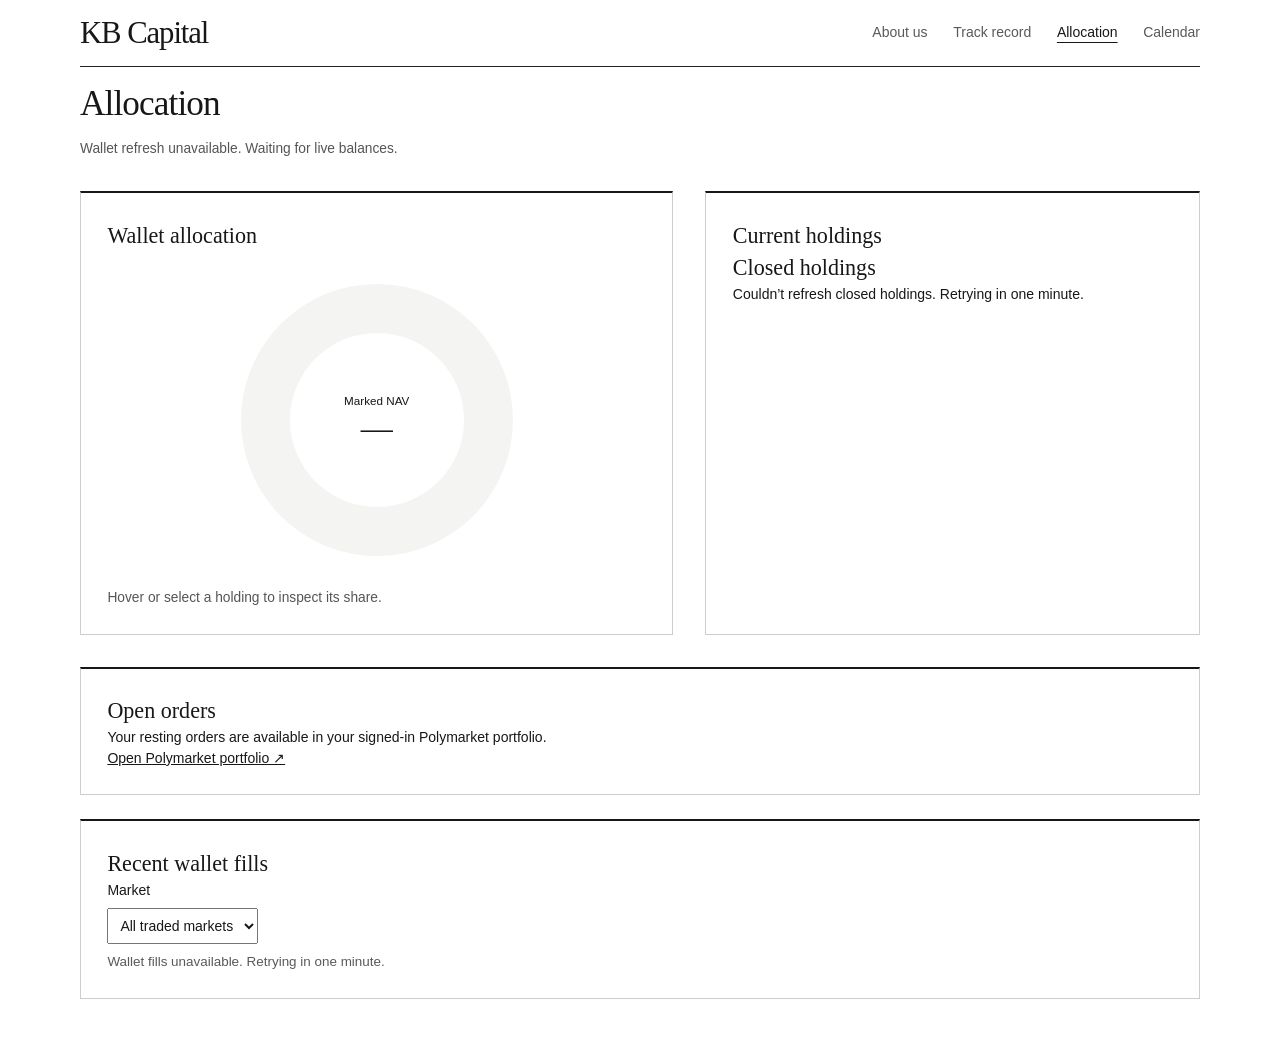
==== allocation/index.html @ 464609a6 "Add expandable current and closed holdings to allocation sidebar" ====
<!doctype html>
<html lang="en">
<head>
  <meta charset="utf-8">
  <meta name="viewport" content="width=device-width, initial-scale=1, viewport-fit=cover">
  <title>KB Capital | Allocation</title>
  <meta name="description" content="KB Capital wallet allocation, holdings and recent fills.">
  <meta http-equiv="Content-Security-Policy" content="default-src 'none'; script-src 'self'; style-src 'self' https://fonts.googleapis.com; font-src https://fonts.gstatic.com; img-src 'self' data:; connect-src 'self' https://data-api.polymarket.com https://polygon.drpc.org https://1rpc.io https://polygon-bor-rpc.publicnode.com; base-uri 'none'; form-action 'none'">
  <meta name="referrer" content="no-referrer">
  <meta name="color-scheme" content="light">
  <meta name="theme-color" content="#ffffff">
  <link rel="canonical" href="https://kbcap.fund/allocation/">
  <link rel="icon" type="image/png" href="/favicon.png">
  <link rel="preconnect" href="https://fonts.googleapis.com">
  <link rel="preconnect" href="https://fonts.gstatic.com" crossorigin>
  <link href="https://fonts.googleapis.com/css2?family=Inter:wght@400;500;600;700&display=swap" rel="stylesheet">
  <link rel="stylesheet" href="/style.css?v=15">
  <link rel="stylesheet" href="/allocation/style.css?v=5">
  <link rel="stylesheet" href="/paper.css?v=6">
</head>
<body class="record">
  <main class="wrap">
    <header class="fund-bar">
      <a class="fund-name" href="/">KB Capital</a>
      <nav aria-label="Portfolio sections">
        <a href="/">About us</a>
        <a href="/predictions/">Track record</a>
        <a href="/allocation/" aria-current="page">Allocation</a>
        <a href="/calendar/">Calendar</a>
      </nav>
    </header>
    <div class="section-heading"><h1>Allocation</h1></div>
    <p id="status" role="status">Reading wallet balances…</p>
    <div class="allocation-grid">
      <section class="panel"><h2>Wallet allocation</h2>
        <div id="ring"><canvas id="donut" aria-hidden="true"></canvas><div class="ring-center"><small id="ring-label">Marked NAV</small><strong id="nav">—</strong></div></div>
        <p class="chart-help">Hover or select a holding to inspect its share.</p><div id="legend" aria-label="Wallet allocation breakdown"></div>
      </section>
      <section class="panel"><h2>Current holdings</h2><div id="holdings"></div>
        <h2 class="history-heading">Closed holdings</h2><p id="history-status" role="status">Loading history…</p><div id="history"></div></section>
    </div>
    <section class="panel"><h2>Open orders</h2>
      <p>Your resting orders are available in your signed-in Polymarket portfolio.</p>
      <a href="https://polymarket.com/portfolio" target="_blank" rel="noopener noreferrer">Open Polymarket portfolio ↗</a>
    </section>
    <section class="panel fills-panel"><h2>Recent wallet fills</h2>
      <label for="fill-market">Market</label>
      <select id="fill-market"><option value="">All traded markets</option></select>
      <p id="fills-status" class="meta" role="status">Reading fills…</p>
      <div id="fills"></div>
    </section>
  </main>
  <script src="/wallet-api.js" defer></script>
  <script src="/allocation/vendor/chart.umd.js" defer></script>
  <script src="/allocation/vendor/datalabels.js" defer></script>
  <script src="/allocation/view.js?v=5" defer></script>
</body>
</html>
---- style.css ----
﻿/* KB Capital: Polymarket-style portfolio page.
   Sizes are in rem so the whole page scales from phones to TVs (see the html font-size steps below). */

:root {
  color-scheme: dark;
  --bg: #1d2b39;          /* Polymarket dark page */
  --panel: #1d2b39;
  --text: #ffffff;
  --muted: #7f8c9b;
  --border: #2c3f4f;
  --soft: #2c3f4f;
  --hover: #223445;
  --green: #27ae60;
  --red: #e64800;
  --accent: #8d8dff;
  --seg: #2c3f4f;
  --shadow: none;
  --avatar: #fdf3ec;
}
/* Base size steps: phones/laptops 16px, large monitors bigger, TVs bigger still. */
html { font-size: 16px; -webkit-text-size-adjust: 100%; text-size-adjust: 100%; }
@media (min-width: 1600px) { html { font-size: 18px; } }
@media (min-width: 2200px) { html { font-size: 22px; } }
@media (min-width: 3000px) { html { font-size: 30px; } }

* { box-sizing: border-box; }
body {
  margin: 0;
  background: var(--bg);
  color: var(--text);
  font-family: "Inter", -apple-system, BlinkMacSystemFont, "Segoe UI", Roboto, sans-serif;
  font-size: .875rem;
  line-height: 1.45;
  -webkit-font-smoothing: antialiased;
  -webkit-tap-highlight-color: transparent;
  overflow-wrap: break-word;
}
button, input, select { font: inherit; color: inherit; }
button { cursor: pointer; background: none; border: 0; padding: 0; touch-action: manipulation; }
p, h1, h3, dl, dd { margin: 0; }
a { color: inherit; }
.pos { color: var(--green); }
.neg { color: var(--red); }
:focus-visible { outline: 2px solid var(--accent); outline-offset: 2px; border-radius: .25rem; }

.wrap {
  max-width: 65rem; margin: 0 auto;
  padding: 1rem max(1rem, env(safe-area-inset-right)) 2.5rem max(1rem, env(safe-area-inset-left));
  padding-top: max(1rem, env(safe-area-inset-top));
}

/* top tabs */
.tabs { border-bottom: 1px solid var(--border); margin-bottom: 1rem; display: flex; gap: 1.5rem; }
.tab { font-size: .9375rem; font-weight: 600; color: var(--muted); padding: .625rem 0 .875rem; position: relative; }
.tab { text-decoration: none; }
.tab:hover { color: var(--text); }
.tab.on { color: var(--text); }
.tabs { align-items: flex-end; }
.live { margin-left: auto; align-self: center; display: inline-flex; align-items: center; gap: .4rem; font-size: .75rem; font-weight: 600; color: var(--muted); padding-bottom: .125rem; }
.live i { width: .5rem; height: .5rem; border-radius: 50%; background: var(--muted); }
.live.live i { background: var(--green); box-shadow: 0 0 0 0 rgba(39,174,96,.6); animation: pulse 2s infinite; }
.live.live b { color: var(--green); }
.live.retry i { background: var(--red); }
@keyframes pulse { 70% { box-shadow: 0 0 0 .4rem rgba(39,174,96,0); } 100% { box-shadow: 0 0 0 0 rgba(39,174,96,0); } }
.tab.on::after { content: ""; position: absolute; left: 0; right: 0; bottom: -1px; height: 2px; background: var(--text); }

/* cards */
.top-grid { display: grid; grid-template-columns: minmax(0, 1fr) minmax(0, 1fr); gap: 1rem; }
.panel {
  background: var(--panel);
  border: 1px solid var(--border);
  border-radius: 1rem;
  box-shadow: var(--shadow);
  min-width: 0;
}

/* profile */
.profile { display: flex; flex-direction: column; }
.who { display: flex; align-items: center; gap: .875rem; padding: 1rem 1.125rem; border-bottom: 1px solid var(--border); }
.avatar {
  width: 4rem; height: 4rem; flex: none; border-radius: 50%;
  background: var(--avatar); color: #1d2b3a;
  display: flex; flex-direction: column; align-items: center; justify-content: center;
  line-height: 1; font-weight: 800;
}
.avatar span:first-child { font-size: 1.0625rem; letter-spacing: -.02em; }
.avatar span:last-child { font-size: .59rem; font-weight: 700; margin-top: .125rem; }
.who-text { flex: 1; min-width: 0; }
h1 { font-size: 1.5rem; font-weight: 600; letter-spacing: -.01em; overflow: hidden; text-overflow: ellipsis; }
.meta { color: var(--muted); font-size: .84rem; margin-top: .125rem; }
.icons { display: flex; gap: .25rem; align-self: flex-start; }
.icon-btn { color: var(--text); width: 2.25rem; height: 2.25rem; display: grid; place-items: center; border-radius: .5rem; }
.icon-btn svg { width: 1.25rem; height: 1.25rem; }
@media (hover: hover) { .icon-btn:hover { background: var(--soft); } }

.stats3 { display: grid; grid-template-columns: repeat(3, minmax(0, 1fr)); text-align: center; padding: 1.125rem .75rem 1rem; gap: .5rem; }
.big { font-size: 1.125rem; font-weight: 500; }
.cap { color: var(--muted); font-size: .78rem; margin-top: .125rem; }
.kv { margin: 0 1.125rem 1rem; padding-top: .875rem; border-top: 1px solid var(--border); display: grid; gap: .5rem; }
.kv div { display: flex; justify-content: space-between; gap: 1rem; font-size: .8125rem; }
.kv dt { color: var(--muted); }
.kv dd { font-weight: 600; }

/* P&L */
.pnl { padding: 1rem 1.125rem .75rem; display: flex; flex-direction: column; }
.pnl-head { display: flex; justify-content: space-between; align-items: flex-start; gap: .75rem; flex-wrap: wrap; }
.pl-label { color: var(--muted); font-size: .875rem; display: flex; align-items: center; gap: .375rem; }
.arrow { font-size: .56rem; color: var(--green); }
.arrow.down { color: var(--red); }
.pl-value { font-size: 2rem; font-weight: 600; letter-spacing: -.02em; line-height: 1.15; margin-top: .125rem; }
.ranges { display: flex; gap: .25rem; }
.ranges button {
  font-size: .84rem; font-weight: 600; color: var(--muted);
  min-width: 2.75rem; padding: .4rem .75rem; border-radius: 999px;
}
.ranges button.on { background: var(--seg); color: var(--text); }
@media (hover: hover) { .ranges button:hover { color: var(--text); } }
.pl-chart { position: relative; height: clamp(9rem, 22vw, 13rem); margin-top: .75rem; }
.pl-chart svg { display: block; width: 100%; height: 100%; overflow: visible; touch-action: pan-y; }
.pl-chart .ln { fill: none; stroke: url(#plStroke); stroke-width: 2; stroke-linejoin: round; stroke-linecap: round; }
.pl-chart .ar { stroke: none; }
.pl-chart .zero { stroke: var(--border); stroke-dasharray: 3 4; }
.pl-chart .hv { stroke: var(--muted); stroke-width: 1; stroke-dasharray: 2 3; vector-effect: non-scaling-stroke; }
.pl-chart .dot { fill: var(--accent); stroke: var(--panel); stroke-width: 2; }
.tip {
  position: absolute; top: -.25rem; transform: translateX(-50%);
  background: var(--text); color: var(--bg); font-size: .75rem; font-weight: 500;
  padding: .25rem .5rem; border-radius: .375rem; white-space: nowrap; pointer-events: none; z-index: 2;
}
.pl-foot { color: var(--muted); font-size: .75rem; margin-top: .5rem; min-height: 1rem; }

/* lists */
.lists { margin-top: 1.75rem; }
.subtabs { display: flex; gap: 1.125rem; margin-bottom: .875rem; }
.subtabs button { font-size: 1.125rem; font-weight: 600; color: var(--muted); padding: .25rem 0; }
.subtabs button.on { color: var(--text); }
@media (hover: hover) { .subtabs button:hover { color: var(--text); } }

.toolbar { display: flex; gap: .625rem; align-items: center; background: var(--panel); border: 1px solid var(--border); border-radius: .875rem; padding: .5rem; }
.seg { display: flex; background: var(--seg); border-radius: .625rem; padding: .1875rem; flex: none; }
.seg button { font-size: .84rem; font-weight: 600; padding: .4rem .875rem; border-radius: .5rem; color: var(--muted); }
.seg button.on { background: var(--panel); color: var(--text); box-shadow: 0 1px 2px rgba(0,0,0,.1); }
.search, .sort {
  display: flex; align-items: center; gap: .5rem;
  border: 1px solid var(--border); border-radius: .75rem; padding: 0 .75rem; height: 2.5rem;
  color: var(--muted);
}
.search svg, .sort svg { width: 1.125rem; height: 1.125rem; flex: none; }
.search { flex: 1; min-width: 0; }
.search input { border: 0; background: none; outline: 0; width: 100%; color: var(--text); font-size: .875rem; -webkit-appearance: none; appearance: none; }
.search input::placeholder { color: var(--muted); }
.search input::-webkit-search-cancel-button { -webkit-appearance: none; }
.sort select { border: 0; background: none; outline: 0; font-weight: 600; color: var(--text); cursor: pointer; font-size: .875rem; max-width: 9rem; }
.sort select option { color: var(--text); background: var(--panel); }
.search:focus-within, .sort:focus-within { border-color: var(--muted); }

/* table (div-based so rows can expand) */
.table { margin-top: .375rem; }
.thead, .row {
  display: grid;
  grid-template-columns: minmax(0, 1fr) 5.5rem 6.5rem 7.5rem;
  gap: .75rem; align-items: center; padding: 0 .75rem;
}
.table.act .thead, .table.act .row { grid-template-columns: 4.5rem minmax(0, 1fr) 7rem 7.5rem; }
.thead { font-size: .72rem; font-weight: 600; letter-spacing: .04em; color: var(--muted); text-transform: uppercase; padding-top: 1rem; padding-bottom: .625rem; }
.r { text-align: right; }
.row { min-height: 4rem; border-top: 1px solid var(--border); cursor: pointer; padding-top: .625rem; padding-bottom: .625rem; outline: none; }
@media (hover: hover) { .row:hover { background: var(--hover); } }
.row:focus-visible { background: var(--hover); outline-offset: -2px; }
.row[aria-expanded="true"] { background: var(--hover); }
.mkt { display: flex; align-items: center; gap: .75rem; min-width: 0; }
.thumb {
  width: 2.5rem; height: 2.5rem; flex: none; border-radius: .5rem; background: var(--soft) center/cover no-repeat;
  display: grid; place-items: center; color: var(--muted); font-weight: 700; font-size: .8125rem;
}
.mkt-text { min-width: 0; }
.mkt-title { font-weight: 600; font-size: .875rem; overflow: hidden; display: -webkit-box; -webkit-line-clamp: 2; line-clamp: 2; -webkit-box-orient: vertical; }
.sub { display: flex; align-items: center; gap: .375rem; margin-top: .1875rem; color: var(--muted); font-size: .78rem; flex-wrap: wrap; }
.pill { font-size: .72rem; font-weight: 700; padding: .0625rem .4375rem; border-radius: .3125rem; background: rgba(39, 174, 96, .14); color: var(--green); }
.pill.no { background: rgba(230, 72, 0, .13); color: var(--red); }
.pill.neutral { background: var(--soft); color: var(--muted); }
.num { font-weight: 500; font-variant-numeric: tabular-nums; }
.num small { display: block; font-size: .75rem; font-weight: 500; margin-top: .125rem; }
.muted { color: var(--muted); }
.t-inline { display: none; }
.empty-msg { text-align: center; color: var(--muted); padding: 3rem 0 2.5rem; border-top: 1px solid var(--border); }
.more { display: block; margin: .875rem auto 0; font-weight: 600; color: var(--muted); padding: .625rem 1rem; border-radius: .625rem; }
.more[hidden] { display: none; }
@media (hover: hover) { .more:hover { background: var(--soft); color: var(--text); } }

/* expanded detail */
.detail { border-top: 1px solid var(--border); background: var(--hover); padding: 1rem .75rem 1.25rem; display: grid; grid-template-columns: minmax(0, 1.1fr) minmax(0, 1fr); gap: 1.5rem; }
.detail h3 { margin: 0 0 .25rem; font-size: 1rem; font-weight: 600; }
.d-head { display: flex; gap: .75rem; align-items: flex-start; margin-bottom: .875rem; }
.d-head .thumb { width: 3.25rem; height: 3.25rem; border-radius: .625rem; }
.d-head a { text-decoration: none; }
@media (hover: hover) { .d-head a:hover h3 { text-decoration: underline; } }
.d-sub { color: var(--muted); font-size: .78rem; }
.outs { display: grid; gap: .5rem; margin-bottom: .875rem; }
.out { display: flex; align-items: center; gap: .625rem; font-size: .8125rem; }
.out b { width: 4.5rem; flex: none; font-weight: 600; overflow: hidden; text-overflow: ellipsis; white-space: nowrap; }
.out .bar { flex: 1; height: .5rem; background: var(--soft); border-radius: 99px; overflow: hidden; }
.out .bar i { display: block; height: 100%; background: var(--green); border-radius: 99px; }
.out:nth-child(2) .bar i { background: var(--red); }
.out span { width: 2.75rem; text-align: right; font-weight: 600; }
.out.mine b::after { content: " \2022"; color: var(--accent); }
.desc { color: var(--muted); font-size: .78rem; max-height: 4.4em; overflow: hidden; }
.facts { display: grid; grid-template-columns: 1fr 1fr; gap: .75rem 1.25rem; align-content: start; }
.facts div { min-width: 0; }
.facts dt { color: var(--muted); font-size: .75rem; }
.facts dd { font-weight: 600; font-size: .875rem; margin-top: .0625rem; overflow-wrap: anywhere; }
.facts .wide { grid-column: 1 / -1; }
.facts a { color: var(--accent); text-decoration: none; font-weight: 600; display: inline-block; padding: .125rem 0; }
@media (hover: hover) { .facts a:hover { text-decoration: underline; } }
.d-loading { color: var(--muted); font-size: .78rem; }

.foot { max-width: 65rem; margin: 0 auto; padding: 0 max(1rem, env(safe-area-inset-right)) max(2.5rem, env(safe-area-inset-bottom)) max(1rem, env(safe-area-inset-left)); color: var(--muted); font-size: .75rem; }
.foot p + p { margin-top: .5rem; }

/* wide screens: use more of the width */
@media (min-width: 1600px) { .wrap, .foot { max-width: 72rem; } }
@media (min-width: 2200px) { .wrap, .foot { max-width: 78rem; } }

/* tablets and small laptops */
@media (max-width: 900px) {
  .detail { grid-template-columns: 1fr; gap: 1rem; }
}

/* iPad portrait and below: stack the two cards */
@media (max-width: 760px) {
  .top-grid { grid-template-columns: 1fr; }
  .pl-chart { height: clamp(9rem, 38vw, 15rem); }
  .thead, .row { grid-template-columns: minmax(0, 1fr) 5rem 6.5rem; }
  .thead .c-avg, .row .c-avg { display: none; }
  .table.act .thead, .table.act .row { grid-template-columns: 3.75rem minmax(0, 1fr) 6rem; }
  .c-time-h, .c-time { display: none; }
  .t-inline { display: inline; }
}

/* phones */
@media (max-width: 520px) {
  .wrap { padding-top: max(.5rem, env(safe-area-inset-top)); }
  .tabs { margin-bottom: .75rem; }
  .who { padding: .875rem; gap: .75rem; }
  .avatar { width: 3.5rem; height: 3.5rem; }
  h1 { font-size: 1.3rem; }
  .stats3 { padding: 1rem .5rem .875rem; }
  .big { font-size: 1rem; }
  .kv { margin: 0 .875rem .875rem; }
  .pnl { padding: .875rem .875rem .625rem; }
  .pl-value { font-size: 1.75rem; }
  .ranges { width: 100%; justify-content: space-between; }
  .ranges button { flex: 1; padding: .55rem .5rem; }
  .toolbar { flex-wrap: wrap; padding: .5rem; }
  .seg { flex: 1; }
  .seg button { flex: 1; padding: .5rem .5rem; }
  .search { order: 3; flex-basis: 100%; height: 2.75rem; }
  .search input, .sort select { font-size: 1rem; } /* 16px stops iOS zooming into the field */
  .sort { height: 2.75rem; flex: none; padding: 0 .5rem; }
  .sort select { width: 6.5rem; }
  .seg { min-width: 0; }
  .thead, .row { grid-template-columns: minmax(0, 1fr) 5.75rem; padding: 0 .25rem; gap: .5rem; }
  .thead .c-cur, .row .c-cur { display: none; }
  .row { min-height: 4.25rem; }
  .table.act .thead, .table.act .row { grid-template-columns: 3.25rem minmax(0, 1fr) 5.25rem; }
  .thumb { width: 2.25rem; height: 2.25rem; }
  .detail { padding: .875rem .5rem 1.125rem; }
  .facts { gap: .625rem 1rem; }
  .subtabs button { font-size: 1.1rem; padding: .5rem 0; }
}

@media (prefers-reduced-motion: reduce) { * { scroll-behavior: auto !important; transition: none !important; } }

/* Fit-to-screen mode: the page fills the window (no scrolling) when there is little to show.
   Used by the Calendar tab, and by Predictions while there are no positions. Falls back to normal
   scrolling if the window is too short for the content. Sizes are rem, so large monitors scale up. */
body.fit { min-height: 100vh; min-height: 100dvh; display: flex; flex-direction: column; }
body.fit .wrap { flex: 1 1 auto; width: 100%; display: flex; flex-direction: column; min-height: 0; padding-bottom: .5rem; }
body.fit .tabs { flex: none; }
body.fit .foot { flex: none; width: 100%; padding-bottom: max(.75rem, env(safe-area-inset-bottom)); font-size: .68rem; line-height: 1.35; }
body.fit .foot p + p { margin-top: .25rem; }
/* Predictions: cards stretch to share the height; the chart takes the spare room */
body.fit .top-grid { flex: 1 1 auto; min-height: 0; }
body.fit .pnl { min-height: 0; }
body.fit .pl-chart { flex: 1 1 auto; height: auto; min-height: 8rem; }
body.fit .lists { flex: none; margin-top: 1rem; }
body.fit .empty-msg { padding: 1.5rem 0 1rem; }
body.fit .thead { padding-top: .5rem; }
@media (max-width: 760px) { body.fit .foot { font-size: .6rem; } body.fit .top-grid { flex: none; } body.fit .pl-chart { flex: none; height: 9rem; } }
/* phones: squeeze the Predictions cards so the empty state fits one screen */
@media (max-width: 760px) {
  body.fit .who { padding: .6rem .875rem; gap: .625rem; }
  body.fit .avatar { width: 2.75rem; height: 2.75rem; }
  body.fit .avatar span:first-child { font-size: .8rem; }
  body.fit .avatar span:last-child { font-size: .45rem; }
  body.fit h1 { font-size: 1.1rem; }
  body.fit .icon-btn { width: 2rem; height: 2rem; }
  body.fit .stats3 { padding: .6rem .5rem .5rem; }
  body.fit .big { font-size: .95rem; }
  body.fit .cap { font-size: .68rem; }
  body.fit .kv { grid-template-columns: repeat(3, minmax(0, 1fr)); margin: 0 .875rem .6rem; padding-top: .5rem; gap: .5rem; }
  body.fit .kv div { flex-direction: column; gap: 0; font-size: .72rem; text-align: center; }
  body.fit .pnl { padding: .6rem .875rem .5rem; }
  body.fit .pl-value { font-size: 1.5rem; }
  body.fit .ranges button { padding: .25rem .5rem; min-width: 2.2rem; font-size: .75rem; }
  body.fit .pl-chart { height: 5.5rem; margin-top: .4rem; }
  body.fit .pl-foot { margin-top: .25rem; font-size: .68rem; min-height: 0; }
  body.fit .top-grid { gap: .625rem; }
  body.fit .lists { margin-top: .625rem; }
  body.fit .subtabs { margin-bottom: .4rem; }
  body.fit .subtabs button { font-size: 1rem; padding: .1rem 0; }
  body.fit .toolbar { padding: .35rem; }
  body.fit .empty-msg { padding: 1rem 0 .75rem; }
  body.fit .toolbar { flex-wrap: nowrap; gap: .4rem; }
  body.fit .toolbar .sort { display: none; }
  body.fit .search { height: 2.1rem; }
  body.fit .seg button { padding: .3rem .7rem; }
  body.fit .meta { font-size: .72rem; }
  body.fit .pl-chart { height: 4.5rem; }
  body.fit .stats3 { padding-top: .45rem; }
}

/* Public portfolio report */
.record {
  --muted: #a8b5bf;
  --border: #40505d;
  --accent: #a5c3c6;
  --gutter: clamp(1rem, 2.3vw, 1.65rem);
  font-variant-numeric: tabular-nums;
}
.record .who { padding: 1rem 0 1.35rem; border: 0; }
.record .who h1, .record .panel h2 {
  font-family: Georgia, "Times New Roman", serif;
  font-weight: 400;
  margin: 0;
}
.record .who h1 { font-size: clamp(2rem, 4vw, 3rem); line-height: 1.1; }
.record .who .meta { margin-top: .4rem; }
.record .panel { padding: var(--gutter); border-radius: .35rem; min-width: 0; }
.record .panel h2 { font-size: 1.38rem; }
.record #track-twr { margin: 1rem 0 0; font-size: clamp(2.4rem, 4vw, 3.55rem); line-height: 1.1; }
.record .profile .cap { margin-bottom: 1.25rem; }
.record .kv { margin: 0; padding: .9rem 0; gap: .65rem; }
.record .kv dd { text-align: right; margin: 0; }
.record .profile > .meta { border-top: 1px solid var(--border); padding-top: .9rem; line-height: 1.55; }
.record .stats3 { padding: .75rem 0; text-align: left; }
.record .stats3 .big { font-size: 1.05rem; }
.record .exchange-title { border-top: 1px solid var(--border); padding-top: .85rem; }
.record .pl-chart { height: clamp(8rem, 14vw, 12rem); }
.record .pl-chart .ln { stroke: var(--accent); }
.record .pl-chart .ar { fill: var(--accent); opacity: .06; }
.record .pl-foot { margin-bottom: .9rem; }
.record .live.live i { animation: none; }
.record .toolbar { border-radius: .35rem; }
@media (min-width: 801px) {
  .record .top-grid { grid-template-columns: minmax(0, .9fr) minmax(0, 1.1fr); align-items: start; }
}
@media (max-width: 800px) {
  .record .top-grid { grid-template-columns: minmax(0, 1fr); }
}
---- allocation/style.css ----
.allocation-grid { display:grid; grid-template-columns:1.2fr 1fr; gap:2rem; margin:2rem 0; }
#ring { width:min(100%, 17rem); aspect-ratio:1; border-radius:50%; background:#ddd; display:grid; place-items:center; margin:2rem auto; }
#ring div { background:white; border-radius:50%; width:72%; height:72%; display:grid; align-content:center; justify-items:center; }
#ring strong { font:2rem Georgia,serif; }
#legend dt { border-left:5px solid; padding-left:.6rem; }
#holdings article { border-top:1px solid #ccc; padding:1rem 0; }
#holdings h3 { margin:.25rem 0; }
#holdings p { margin:.35rem 0; }
@media(max-width:650px){ .allocation-grid { grid-template-columns:1fr; gap:1rem; } }
#ring { position:relative; display:block; background:#f4f5f3; }
#ring canvas { position:relative; z-index:1; }
#ring .ring-center { position:absolute; inset:18%; width:auto; height:auto; text-align:center; pointer-events:none; }
#ring-label { max-width:90%; display:-webkit-box; -webkit-line-clamp:3; -webkit-box-orient:vertical; overflow:hidden; }
.chart-help,#status { color:#555; font-size:.86rem; }
#legend { display:grid; }
#legend button { display:grid; grid-template-columns:1.75rem minmax(0,1fr) auto; align-items:center; column-gap:.7rem; text-align:left; background:white; color:#222; border:0; border-top:1px solid #deded9; padding:.7rem; font:inherit; cursor:pointer; transition:background .16s,transform .16s; }
#legend button.highlight,#legend button[aria-pressed=true] { background:#ecf2ee; }
#legend button.highlight { transform:translateX(2px); }
#legend button:focus-visible { outline:2px solid #245a92; outline-offset:-2px; }
#legend button small { grid-column:3; text-align:right; color:#555; }
.slice-mark { grid-row:span 2; display:grid; place-items:center; border-radius:50%; width:1.7rem; height:1.7rem; color:white; font-weight:700; font-size:.8rem; }
#legend button strong { font-variant-numeric:tabular-nums; }
@media(prefers-reduced-motion:reduce){ #legend button { transition:none; } #legend button.highlight { transform:none; } }
.fills-panel { margin-top:1.5rem; }
#fill-market { display:block; max-width:100%; margin:.5rem 0; padding:.5rem; font:inherit; }
#fills article { border-top:1px solid #ddd; padding:.75rem 0; }
#fills p { margin:.25rem 0; }
#fills small { color:#555; }
#holdings .holding-status { display:inline-block; border:1px solid #bbccc5; border-radius:1rem; padding:.14rem .58rem; background:#edf4ef; color:#284f44; font-size:.78rem; font-weight:600; }
#holdings h3 { margin:.6rem 0 1rem; }
.holding-fields { display:grid; grid-template-columns:repeat(2,minmax(0,1fr)); gap:0 1rem; margin:0; }
.holding-fields div { padding:.65rem 0; border-top:1px solid #e1e3df; }
.holding-fields dt { font-size:.8rem; color:#535b57; }
.holding-fields dd { margin:.18rem 0 0; font-weight:600; font-variant-numeric:tabular-nums; overflow-wrap:anywhere; }
.holding-fields .gain { color:#176043; }
.holding-fields .loss { color:#9a3235; }
.history-heading { margin-top:2rem; }
#history-status:empty { display:none; }
.holding { border-top:1px solid #ddd; }
.holding summary { display:grid; grid-template-columns:1rem minmax(0,1fr) auto; align-items:center; column-gap:.55rem; padding:.85rem .25rem; cursor:pointer; }
.holding summary::-webkit-details-marker { display:none; }
.holding summary::before { content:"›"; grid-row:span 2; justify-self:center; font-size:1.25rem; transition:transform .15s; }
.holding[open] summary::before { transform:rotate(90deg); }
.holding summary small { grid-column:2; color:#555; }
.holding summary b { grid-area:1/3/3/4; font-variant-numeric:tabular-nums; }
.holding summary:hover,.holding[open] summary { background:#f2f6f3; }
.holding summary:focus-visible { outline:2px solid #245a92; outline-offset:-2px; }
.holding summary .gain { color:#176043; }
.holding summary .loss { color:#9a3235; }
@media(prefers-reduced-motion:reduce){ .holding summary::before { transition:none; } }
---- paper.css ----
/* Ink, paper, and rules shared by all three portfolio pages. */
:root, body.record {
  color-scheme: light;
  --bg: #fff;
  --panel: #fff;
  --surface: #f6f6f6;
  --text: #171717;
  --body: #393939;
  --text-2: #555;
  --muted: #595959;
  --border: #cdcdcd;
  --soft: #ededed;
  --hover: #f6f6f6;
  --green: #171717;
  --red: #404040;
  --accent: #202020;
  --blue: #202020;
  --blue-hover: #111;
  --seg: #eee;
}
.topnav a:hover, .topnav a.on { color: var(--text); }
.topnav a.on::after { background: var(--text); }
.curve .base { stroke: var(--border); }
.tbl thead th { border-color: var(--border); }
.record .panel { border-radius: 0; border-top: 2px solid var(--text); }
.record .pill, .record .pill.no { background: var(--soft); color: var(--text); }
.record .ranges button.on { background: var(--text); color: var(--bg); }
.record .live.live i { box-shadow: none; }
.record .day.hit, .record .lg.hit { background: #242424; border-color: #242424; color: white; }
.record .day.gain, .record .lg.gain { background: #dedede; border-color: #888; color: #171717; }
.record .day.miss, .record .lg.miss {
  background: repeating-linear-gradient(135deg, white 0 4px, #e3e3e3 4px 5px);
  color: #171717;
  border-color: #888;
}
.record .day.today { outline: 2px solid #111; outline-offset: 1px; box-shadow: none; }
.record .cal-tip { background: white; color: #171717; border-color: #888; box-shadow: 0 3px 12px #0002; }
.record .cal-tip .st { color: #171717; }

:root, body.record { --green: #11643e; --red: #a02731; }
.money, #track-nav, #track-capital, #s-cash, #s-volume, #s-positions, #s-best,
.figs > div:first-child dd, .figs > div:last-child dd { color: var(--green); }
.loss { color: var(--red); }
.record .day.hit, .record .lg.hit { background: var(--green); border-color: var(--green); }
.record .day.gain, .record .lg.gain { background: #e2f1e8; color: var(--green); border-color: #639578; }
.record .day.miss, .record .lg.miss { background: #fbebec; color: var(--red); border-color: #ba7479; }
.record .cal-tip .st.hit { color: var(--green); }
.wallet-copy { display: inline-flex; align-items: center; gap: .45rem; max-width: 100%; text-align: left; padding: .35rem 0; color: var(--muted); font: .82rem/1.4 ui-monospace, monospace; }
.wallet-copy span { overflow-wrap: anywhere; }
.wallet-copy svg { flex: none; width: 1rem; height: 1rem; }
.wallet-copy:disabled { visibility: hidden; }
#copy-status { font-size: .8rem; }
.target-line { fill: none; stroke: #505050; stroke-width: 2; stroke-dasharray: 1 5; stroke-linecap: round; }
.pace { display: flex; flex-wrap: wrap; gap: .4rem 1.4rem; margin: .8rem 0 .35rem; font-size: .85rem; }
#pl-target { color: var(--green); }

.portfolio .who { padding-block: .35rem .8rem; }
.portfolio .panel { padding: clamp(.85rem, 1.5vw, 1.15rem); }
.portfolio #track-twr { margin-top: .4rem; font-size: clamp(2rem, 3vw, 2.7rem); }
.portfolio .profile .cap { margin-bottom: .55rem; }
.portfolio .kv { gap: .4rem; padding-block: .65rem; }
.portfolio .profile > .meta { padding-top: .55rem; }
.portfolio .pl-foot { margin-bottom: 0; }
.exchange-band dl {
  display: grid; grid-template-columns: repeat(6, minmax(0, 1fr));
  gap: .6rem 1rem; margin: .8rem 0 0; padding: .75rem 0;
  border-block: 1px solid var(--border);
}
.exchange-band dt { font-size: .75rem; color: var(--muted); }
.exchange-band dd { margin: .15rem 0 0; font-weight: 600; }
.portfolio .lists { margin-top: 1rem; }
@media (max-width: 800px) {
  .exchange-band dl { grid-template-columns: repeat(3, minmax(0, 1fr)); }
}
@media (max-width: 380px) {
  .exchange-band dl { grid-template-columns: repeat(2, minmax(0, 1fr)); }
}

.fund-bar { display: flex; align-items: center; gap: 1rem; padding-block: .85rem; margin-bottom: 1rem; border-bottom: 1px solid #222; }
.fund-identity { flex: 1; min-width: 0; }
.fund-bar h1 { margin: 0; font: 400 clamp(1.65rem, 2.4vw, 2.35rem)/1.05 Georgia, serif; letter-spacing: -.035em; }
.fund-bar nav { display: flex; align-items: center; gap: clamp(.8rem, 2vw, 1.6rem); }
.fund-bar nav a { position: static; font: 500 .875rem/1.5 Inter, sans-serif; color: var(--muted); padding: .4rem 0; text-decoration: none; white-space: nowrap; }
.fund-bar nav a[aria-current], .fund-bar nav a:hover { color: var(--text); text-decoration: underline; text-underline-offset: .35em; }
.fund-bar nav .tab.on::after { display: none; }
.fund-bar .live { margin-left: 0; }
.header-wallet .wallet-copy { font-size: .72rem; padding-bottom: 0; }
@media (max-width: 760px) {
 .fund-bar { flex-wrap: wrap; gap: .45rem .75rem; }
 .fund-bar nav { order: 1; width: 100%; }
}

/* The masthead and page title occupy the same columns on every route. */
:root { --report-width: 74rem; --report-gutter: clamp(1rem, 3vw, 2rem); }
.wrap, .foot {
  width: 100%; max-width: var(--report-width); margin-inline: auto;
  padding-inline: var(--report-gutter);
}
main.wrap { padding-top: 0; }
.fund-bar { flex-wrap: nowrap; justify-content: space-between; margin: 0; padding-block: 1rem; }
.fund-name {
  color: var(--text); text-decoration: none; white-space: nowrap;
  font: 400 clamp(1.4rem, 2.4vw, 2rem)/1 Georgia, serif;
  letter-spacing: -.035em;
}
.fund-bar nav { width: auto; order: initial; }
.section-heading { display: flex; align-items: center; justify-content: space-between; gap: .75rem; padding-block: 1.1rem .9rem; }
.section-heading > div:first-child { min-width: 0; }
.section-heading h1 { margin: 0; color: var(--text); font: 400 clamp(1.65rem, 3vw, 2.2rem)/1.15 Georgia, serif; letter-spacing: -.025em; }
.section-tools { display: flex; align-items: center; gap: .5rem; }
.hero { padding-block: .85rem 1.5rem; }
.foot, .site-footer { font-size: .75rem; line-height: 1.55; }
@media (max-width: 420px) {
  .fund-bar { gap: .4rem; }
  .fund-bar nav { gap: .65rem; }
  .fund-bar nav a { font-size: .78rem; }
}

.wallet-brand { display: flex; align-items: center; gap: clamp(.4rem, 1vw, .85rem); min-width: 0; }
.wallet-brand .header-wallet { min-width: 0; position: relative; }
.wallet-brand .wallet-copy { padding-block: 0; vertical-align: middle; }
.wallet-brand .wallet-copy span { white-space: nowrap; overflow: hidden; text-overflow: ellipsis; }
.wallet-brand #copy-status { position: absolute; top: 100%; left: 0; background: white; }
.portfolio .fund-bar nav { flex: none; }
@media (max-width: 760px) {
  .wallet-brand .header-wallet { max-width: clamp(2.5rem, 11vw, 6rem); }
}
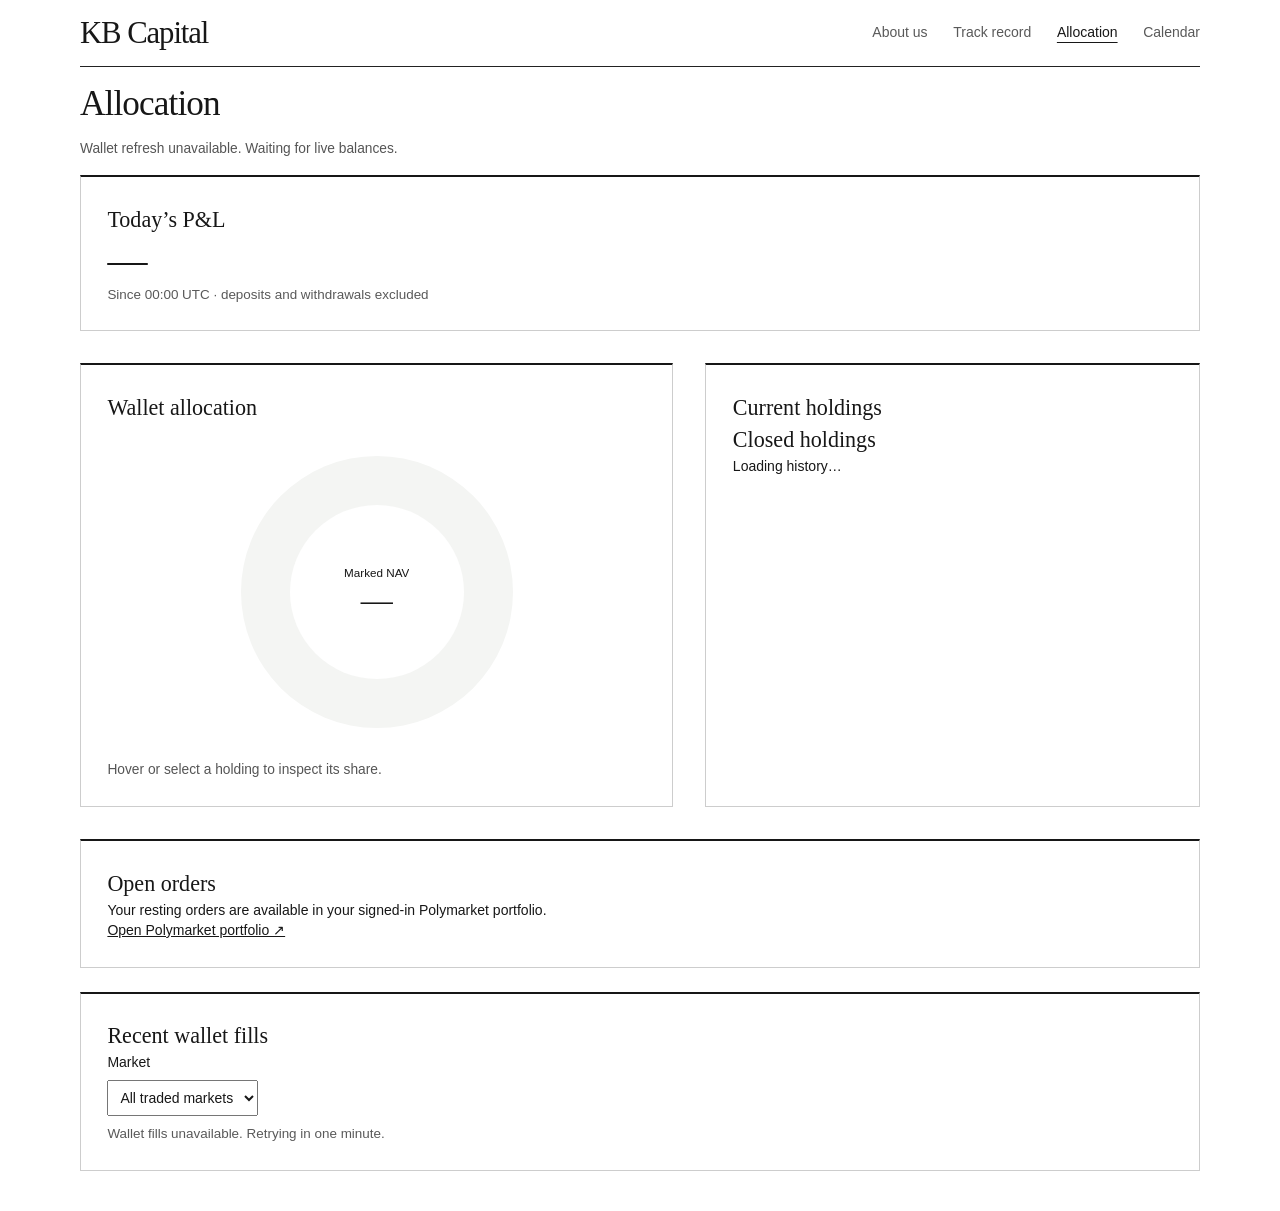
==== commit df6ff75c: "Show UTC daily return and per-holding daily versus lifetime P&L with fills" ====
--- a/allocation/index.html
+++ b/allocation/index.html
@@ -5,7 +5,7 @@
   <meta name="viewport" content="width=device-width, initial-scale=1, viewport-fit=cover">
   <title>KB Capital | Allocation</title>
   <meta name="description" content="KB Capital wallet allocation, holdings and recent fills.">
-  <meta http-equiv="Content-Security-Policy" content="default-src 'none'; script-src 'self'; style-src 'self' https://fonts.googleapis.com; font-src https://fonts.gstatic.com; img-src 'self' data:; connect-src 'self' https://data-api.polymarket.com https://polygon.drpc.org https://1rpc.io https://polygon-bor-rpc.publicnode.com; base-uri 'none'; form-action 'none'">
+  <meta http-equiv="Content-Security-Policy" content="default-src 'none'; script-src 'self'; style-src 'self' https://fonts.googleapis.com; font-src https://fonts.gstatic.com; img-src 'self' data:; connect-src 'self' https://data-api.polymarket.com https://clob.polymarket.com https://polygon.drpc.org https://1rpc.io https://polygon-bor-rpc.publicnode.com; base-uri 'none'; form-action 'none'">
   <meta name="referrer" content="no-referrer">
   <meta name="color-scheme" content="light">
   <meta name="theme-color" content="#ffffff">
@@ -31,6 +31,10 @@
     </header>
     <div class="section-heading"><h1>Allocation</h1></div>
     <p id="status" role="status">Reading wallet balances…</p>
+    <section class="panel daily-head"><h2>Today’s P&amp;L</h2>
+      <strong id="daily-money">—</strong> <span id="daily-return"></span>
+      <p class="meta" id="daily-date">Since 00:00 UTC · deposits and withdrawals excluded</p>
+    </section>
     <div class="allocation-grid">
       <section class="panel"><h2>Wallet allocation</h2>
         <div id="ring"><canvas id="donut" aria-hidden="true"></canvas><div class="ring-center"><small id="ring-label">Marked NAV</small><strong id="nav">—</strong></div></div>
@@ -53,6 +57,6 @@
   <script src="/wallet-api.js" defer></script>
   <script src="/allocation/vendor/chart.umd.js" defer></script>
   <script src="/allocation/vendor/datalabels.js" defer></script>
-  <script src="/allocation/view.js?v=5" defer></script>
+  <script src="/allocation/view.js?v=7" defer></script>
 </body>
 </html>
--- a/allocation/style.css
+++ b/allocation/style.css
@@ -48,3 +48,12 @@
 .holding summary .gain { color:#176043; }
 .holding summary .loss { color:#9a3235; }
 @media(prefers-reduced-motion:reduce){ .holding summary::before { transition:none; } }
+.daily-head { margin-top:1rem; }
+#daily-money { font:2.5rem Georgia,serif; }
+#daily-return { margin-left:.6rem; font-variant-numeric:tabular-nums; }
+.holding summary { grid-template-columns:1rem minmax(0,1fr); }
+.holding-comparison { grid-column:2; display:flex; gap:2rem; padding:.5rem 0 .15rem; }
+.holding-comparison span { display:grid; gap:.1rem; }
+.holding .holding-comparison b { grid-area:auto; }
+.holding .holding-comparison small { grid-column:auto; }
+.holding-fills { padding-left:1.1rem; font-size:.85rem; }
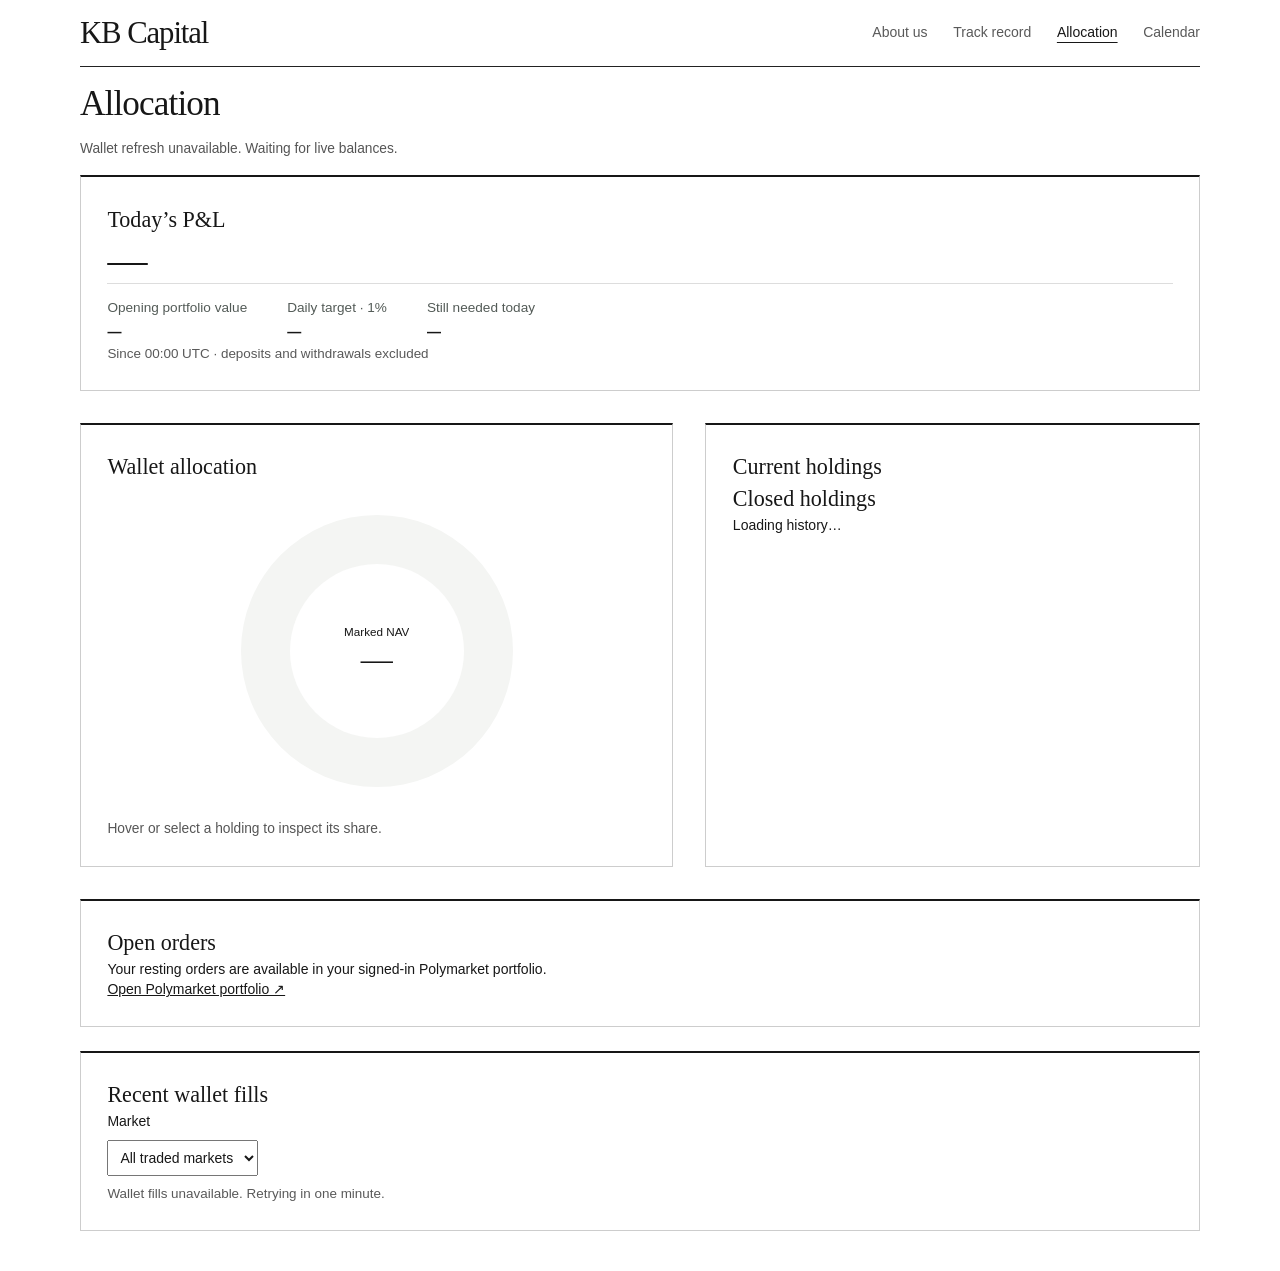
==== commit 17365bd8: "Show dollar targets and remaining daily profit against opening fund NAV" ====
--- a/allocation/index.html
+++ b/allocation/index.html
@@ -33,6 +33,11 @@
     <p id="status" role="status">Reading wallet balances…</p>
     <section class="panel daily-head"><h2>Today’s P&amp;L</h2>
       <strong id="daily-money">—</strong> <span id="daily-return"></span>
+      <dl class="daily-targets">
+        <div><dt>Opening portfolio value</dt><dd id="target-base">—</dd></div>
+        <div><dt>Daily target · 1%</dt><dd id="target-profit">—</dd></div>
+        <div><dt id="target-label">Still needed today</dt><dd id="target-gap">—</dd></div>
+      </dl>
       <p class="meta" id="daily-date">Since 00:00 UTC · deposits and withdrawals excluded</p>
     </section>
     <div class="allocation-grid">
@@ -57,6 +62,6 @@
   <script src="/wallet-api.js" defer></script>
   <script src="/allocation/vendor/chart.umd.js" defer></script>
   <script src="/allocation/vendor/datalabels.js" defer></script>
-  <script src="/allocation/view.js?v=7" defer></script>
+  <script src="/allocation/view.js?v=8" defer></script>
 </body>
 </html>
--- a/allocation/style.css
+++ b/allocation/style.css
@@ -57,3 +57,6 @@
 .holding .holding-comparison b { grid-area:auto; }
 .holding .holding-comparison small { grid-column:auto; }
 .holding-fills { padding-left:1.1rem; font-size:.85rem; }
+.daily-targets { display:flex; flex-wrap:wrap; gap:1rem 2.5rem; border-top:1px solid #ddd; padding-top:.9rem; }
+.daily-targets dt { color:#535b57; font-size:.85rem; }
+.daily-targets dd { margin:.25rem 0 0; font-weight:650; font-variant-numeric:tabular-nums; }
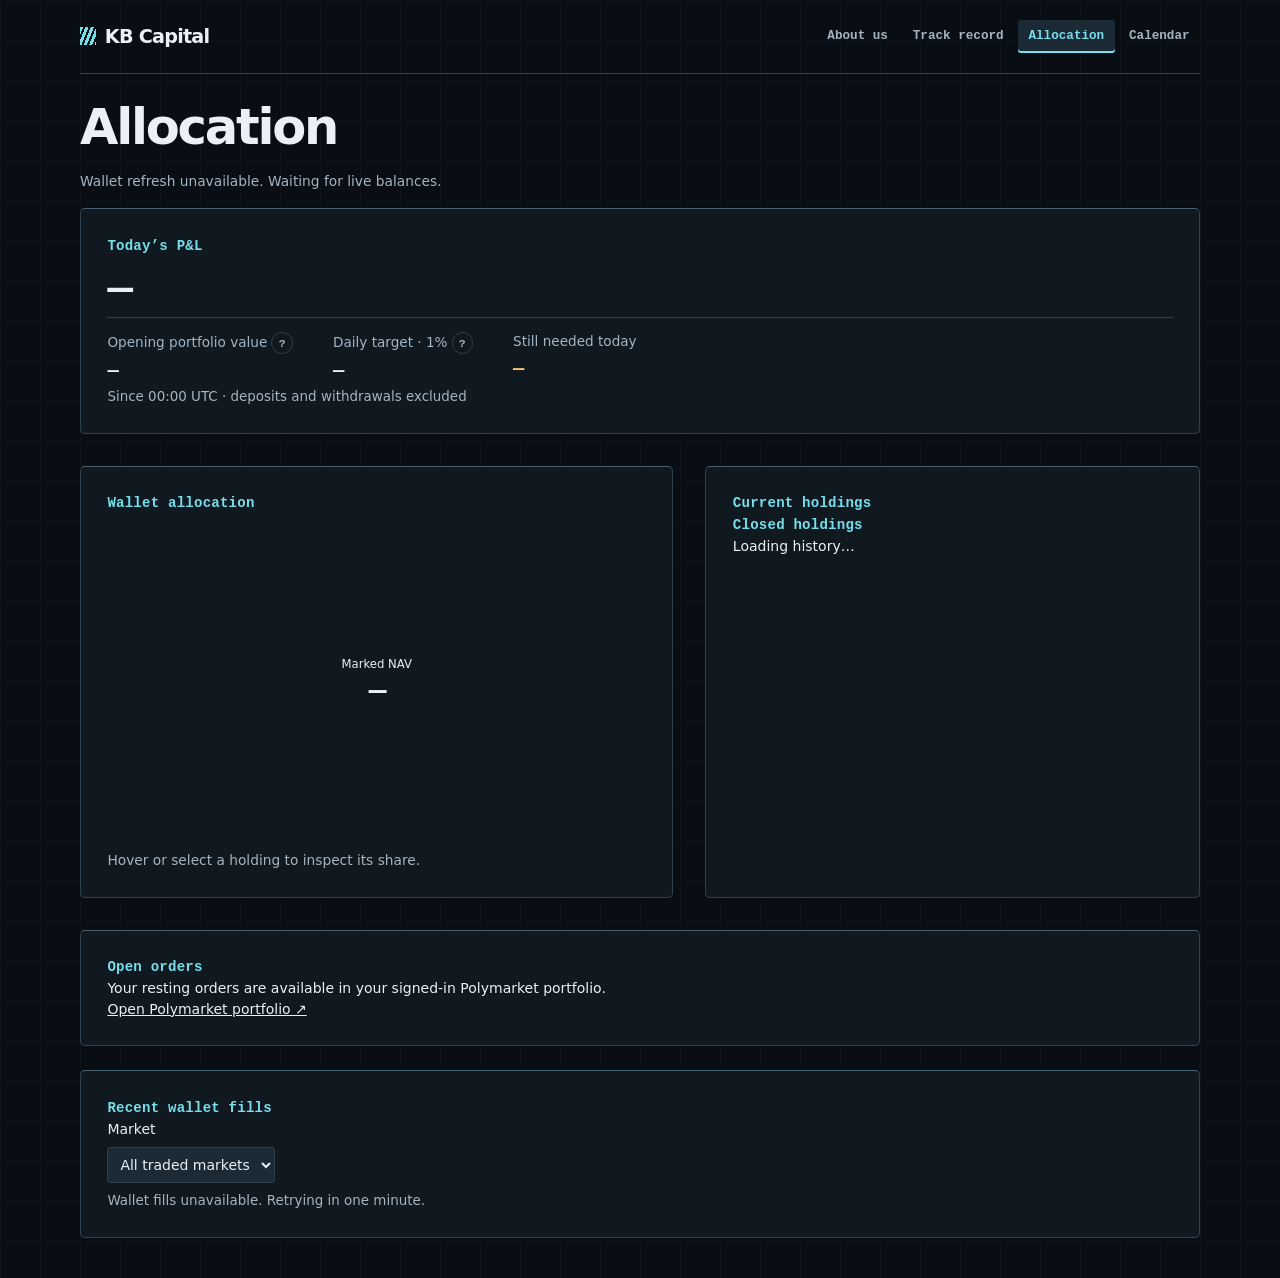
==== commit 1c28cd7e: "Unify portfolio pages with a dark terminal interface and inspectable metrics" ====
--- a/allocation/index.html
+++ b/allocation/index.html
@@ -7,8 +7,8 @@
   <meta name="description" content="KB Capital wallet allocation, holdings and recent fills.">
   <meta http-equiv="Content-Security-Policy" content="default-src 'none'; script-src 'self'; style-src 'self' https://fonts.googleapis.com; font-src https://fonts.gstatic.com; img-src 'self' data:; connect-src 'self' https://data-api.polymarket.com https://clob.polymarket.com https://polygon.drpc.org https://1rpc.io https://polygon-bor-rpc.publicnode.com; base-uri 'none'; form-action 'none'">
   <meta name="referrer" content="no-referrer">
-  <meta name="color-scheme" content="light">
-  <meta name="theme-color" content="#ffffff">
+  <meta name="color-scheme" content="dark">
+  <meta name="theme-color" content="#090e14">
   <link rel="canonical" href="https://kbcap.fund/allocation/">
   <link rel="icon" type="image/png" href="/favicon.png">
   <link rel="preconnect" href="https://fonts.googleapis.com">
@@ -17,6 +17,8 @@
   <link rel="stylesheet" href="/style.css?v=15">
   <link rel="stylesheet" href="/allocation/style.css?v=5">
   <link rel="stylesheet" href="/paper.css?v=6">
+  <link rel="stylesheet" href="/terminal.css?v=1">
+  <script src="/terminal.js?v=1" defer></script>
 </head>
 <body class="record">
   <main class="wrap">
@@ -34,8 +36,8 @@
     <section class="panel daily-head"><h2>Today’s P&amp;L</h2>
       <strong id="daily-money">—</strong> <span id="daily-return"></span>
       <dl class="daily-targets">
-        <div><dt>Opening portfolio value</dt><dd id="target-base">—</dd></div>
-        <div><dt>Daily target · 1%</dt><dd id="target-profit">—</dd></div>
+        <div><dt>Opening portfolio value<span class="metric-help"><button type="button" aria-expanded="false" aria-label="Explain Opening portfolio value" data-help="Cash plus marked holdings at the start of the UTC day, before today’s gains and transfers.">?</button></span></dt><dd id="target-base">—</dd></div>
+        <div><dt>Daily target · 1%<span class="metric-help"><button type="button" aria-expanded="false" aria-label="Explain Daily target · 1%" data-help="One percent of the portfolio value at midnight UTC. The goal stays fixed through the day.">?</button></span></dt><dd id="target-profit">—</dd></div>
         <div><dt id="target-label">Still needed today</dt><dd id="target-gap">—</dd></div>
       </dl>
       <p class="meta" id="daily-date">Since 00:00 UTC · deposits and withdrawals excluded</p>
--- a/terminal.css
+++ b/terminal.css
@@ -0,0 +1,65 @@
+:root,body.record {
+  color-scheme:dark; --bg:#090e14; --panel:#101820; --surface:#14212b; --soft:#1c2a35;
+  --hover:#182934; --border:#30404d; --text:#eaf1f6; --body:#c5d1da; --muted:#a4b5c2;
+  --text-2:var(--muted); --accent:#76dfec; --blue:var(--accent); --blue-hover:#b8f5fb;
+  --green:#74e4ad; --red:#ff929a; --amber:#ffc674; --seg:#17232d;
+  --mono:ui-monospace,SFMono-Regular,Consolas,monospace;
+}
+body { background-color:var(--bg); background-image:linear-gradient(#8db6d008 1px,transparent 1px),linear-gradient(90deg,#8db6d008 1px,transparent 1px); background-size:40px 40px; font-family:Inter,system-ui,sans-serif; }
+.fund-bar { border-color:var(--border); min-height:4.6rem; }
+.fund-name { display:inline-flex; align-items:center; gap:.55rem; color:var(--text); font:700 1.2rem/1 Inter,system-ui,sans-serif; letter-spacing:-.04em; }
+.fund-name::before { content:""; width:1rem; height:1.15rem; background:repeating-linear-gradient(112deg,var(--accent) 0 3px,transparent 3px 5px); }
+.fund-bar nav { gap:.25rem; }
+.fund-bar nav a { border-radius:3px; padding:.45rem .65rem; color:var(--muted); font:600 .79rem/1.5 var(--mono); transition:background .15s,color .15s; }
+.fund-bar nav a:hover,.fund-bar nav a[aria-current] { background:var(--soft); color:var(--accent); text-decoration:none; }
+.fund-bar nav a[aria-current] { box-shadow:inset 0 -2px var(--accent); }
+.section-heading { padding-block:1.6rem 1rem; }
+.section-heading h1,.hero h2,.sec h2 { font-family:Inter,system-ui,sans-serif; font-weight:620; letter-spacing:-.045em; }
+.section-heading h1 { font-size:clamp(2rem,4vw,3.1rem); }
+.hero h2 { font-size:clamp(1.7rem,3vw,2.85rem); }
+.record .panel,.figs,.exchange-band dl { background:var(--panel); border:1px solid var(--border); border-radius:5px; }
+.record .panel { border-top-color:#476070; transition:border-color .18s; }
+.record .panel:focus-within { border-color:#527886; }
+.record .panel h2,.record .pl-label { font:600 .88rem/1.5 var(--mono); color:var(--accent); letter-spacing:.015em; }
+.record .history-heading { margin-top:1.8rem; }
+.figs > div,.figs > div:first-child,.exchange-band dl>div { padding:.9rem; }
+.exchange-band dl { gap:0; }
+.daily-targets,.holding,.holding-fields div,#fills article { border-color:var(--border); }
+.exchange-band dd,.kv dd,.daily-targets dd,.cal-sum b,.holding-comparison b,.holding-fields dd,#legend strong,.pl-value,.record .big,.figs dd { font-family:var(--mono); font-variant-numeric:tabular-nums; }
+#daily-money,#ring strong { color:var(--text); font:600 clamp(1.7rem,4vw,2.65rem)/1.25 var(--mono); letter-spacing:-.065em; }
+#daily-money { display:inline-block; margin-top:.45rem; }
+#target-gap,.target-line { color:var(--amber); stroke:var(--amber); }
+.daily-targets dd { font-size:1.18rem; }
+.chart-help,#status,#legend button small,.holding-fields dt,#fills small,.holding summary small,.daily-targets dt { color:var(--muted); }
+#ring,#ring div { background:var(--panel); }
+#ring strong { font-size:clamp(1.2rem,3vw,1.85rem); }
+#legend button { background:transparent; color:var(--text); border-color:var(--border); }
+#legend button.highlight,#legend button[aria-pressed=true],.holding[open] summary,.holding summary:hover { background:var(--hover); }
+.holding summary .gain,.holding-fields .gain { color:var(--green); }
+.holding summary .loss,.holding-fields .loss { color:var(--red); }
+.record .day.hit,.record .lg.hit { background:#184e3a; color:#a4ffd0; border-color:#338661; }
+.record .day.gain,.record .lg.gain { background:#15352c; color:#a3dfc1; border-color:#376450; }
+.record .day.miss,.record .lg.miss { background:#43232d; color:#ffb2b7; border-color:#804552; }
+.record .day.today { outline-color:var(--accent); }
+.record .cal-tip,.wallet-brand #copy-status { background:#15232d; color:var(--text); border-color:#547181; }
+.record .cal-tip .st.miss { color:var(--red); }
+.record .ranges button.on { background:var(--accent); color:var(--bg); }
+#fill-market,input,select { background:var(--soft); color:var(--text); border:1px solid var(--border); border-radius:3px; }
+.fund-bar a:focus-visible,body :focus-visible { outline:2px solid var(--accent); outline-offset:2px; }
+.metric-help { display:inline-block; position:relative; vertical-align:middle; margin-inline-start:.25rem; }
+.metric-help>button { display:grid; place-items:center; width:1.35rem; height:1.35rem; border:1px solid var(--border); border-radius:50%; background:var(--panel); color:var(--muted); font:600 .72rem var(--mono); cursor:help; }
+.metric-help>button[aria-expanded=true] { border-color:var(--accent); color:var(--accent); }
+.metric-note { position:fixed; z-index:100; width:min(17rem,calc(100vw - 1rem)); padding:.75rem .9rem; border:1px solid #527481; border-left:3px solid var(--accent); border-radius:4px; background:#15232d; box-shadow:0 10px 32px #0008; color:var(--text); font:400 .84rem/1.5 Inter,system-ui,sans-serif; pointer-events:none; }
+@media(hover:hover) {
+  .panel:hover { border-color:#496272; }
+  .figs>div:hover,.exchange-band dl>div:hover,.kv>div:hover,.holding-fields>div:hover,#fills article:hover { background:var(--hover); }
+  .curve:hover .line { filter:drop-shadow(0 0 3px var(--accent)); }
+}
+@media(max-width:660px) {
+  .fund-bar { min-height:0; align-items:flex-start; flex-direction:column; gap:.7rem; padding:.8rem 0; }
+  .fund-bar nav { width:100%; justify-content:space-between; gap:0; }
+  .fund-bar nav a { padding:.45rem .3rem; font-size:.75rem; }
+  .section-heading { padding:1.1rem 0 .7rem; }
+  .wallet-brand .header-wallet { max-width:11rem; }
+}
+@media(prefers-reduced-motion:reduce) { *,*::before,*::after { animation-duration:.01ms!important; transition-duration:.01ms!important; } }
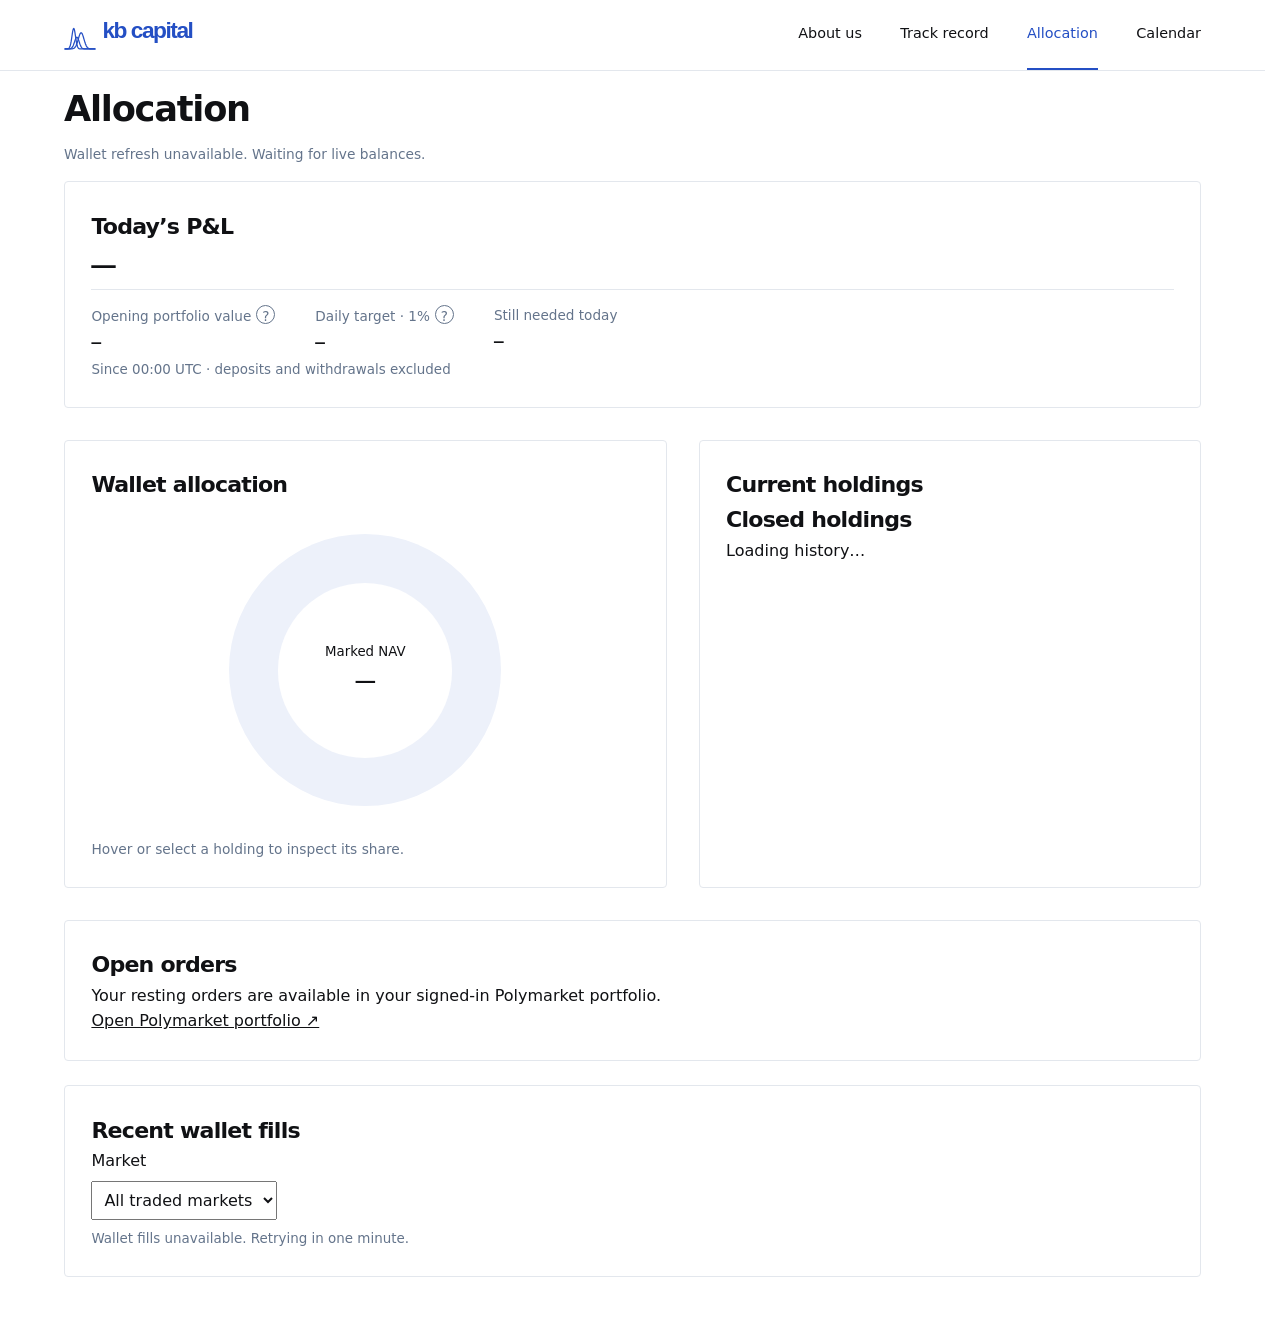
==== commit 0fb04d43: "Introduce KB Capital brand system and group activity by position" ====
--- a/allocation/index.html
+++ b/allocation/index.html
@@ -7,30 +7,33 @@
   <meta name="description" content="KB Capital wallet allocation, holdings and recent fills.">
   <meta http-equiv="Content-Security-Policy" content="default-src 'none'; script-src 'self'; style-src 'self' https://fonts.googleapis.com; font-src https://fonts.gstatic.com; img-src 'self' data:; connect-src 'self' https://data-api.polymarket.com https://clob.polymarket.com https://polygon.drpc.org https://1rpc.io https://polygon-bor-rpc.publicnode.com; base-uri 'none'; form-action 'none'">
   <meta name="referrer" content="no-referrer">
-  <meta name="color-scheme" content="dark">
-  <meta name="theme-color" content="#090e14">
+  <meta name="color-scheme" content="light">
+  <meta name="theme-color" content="#FFFFFF">
   <link rel="canonical" href="https://kbcap.fund/allocation/">
-  <link rel="icon" type="image/png" href="/favicon.png">
+  <link rel="icon" type="image/svg+xml" href="/gaussian.svg">
   <link rel="preconnect" href="https://fonts.googleapis.com">
   <link rel="preconnect" href="https://fonts.gstatic.com" crossorigin>
-  <link href="https://fonts.googleapis.com/css2?family=Inter:wght@400;500;600;700&display=swap" rel="stylesheet">
+  <link href="https://fonts.googleapis.com/css2?family=IBM+Plex+Mono:wght@400;500;600&amp;family=Inter:wght@400;500;600;700&amp;display=swap" rel="stylesheet">
   <link rel="stylesheet" href="/style.css?v=15">
   <link rel="stylesheet" href="/allocation/style.css?v=5">
   <link rel="stylesheet" href="/paper.css?v=6">
-  <link rel="stylesheet" href="/terminal.css?v=1">
+  <link rel="stylesheet" href="/brand.css">
+  <script src="/gaussian.js" defer></script>
+  <script src="/brand.js" defer></script>
   <script src="/terminal.js?v=1" defer></script>
 </head>
 <body class="record">
-  <main class="wrap">
-    <header class="fund-bar">
-      <a class="fund-name" href="/">KB Capital</a>
-      <nav aria-label="Portfolio sections">
+  <a class="skip" href="#main-content">Skip to content</a>
+  <header class="mast"><div class="mast-inner"><a class="wordmark" href="/"><kb-gaussian compact aria-hidden="true"><img src="/gaussian.svg" width="32" height="32" alt=""></kb-gaussian>kb capital</a>
+    <button type="button" class="menu" aria-controls="primary-nav" aria-expanded="false" hidden>Menu</button>
+    <nav id="primary-nav" aria-label="Primary navigation">
         <a href="/">About us</a>
         <a href="/predictions/">Track record</a>
         <a href="/allocation/" aria-current="page">Allocation</a>
         <a href="/calendar/">Calendar</a>
       </nav>
-    </header>
+  </div></header>
+  <main id="main-content" class="wrap">
     <div class="section-heading"><h1>Allocation</h1></div>
     <p id="status" role="status">Reading wallet balances…</p>
     <section class="panel daily-head"><h2>Today’s P&amp;L</h2>
--- a/allocation/style.css
+++ b/allocation/style.css
@@ -1,55 +1,55 @@
 .allocation-grid { display:grid; grid-template-columns:1.2fr 1fr; gap:2rem; margin:2rem 0; }
-#ring { width:min(100%, 17rem); aspect-ratio:1; border-radius:50%; background:#ddd; display:grid; place-items:center; margin:2rem auto; }
-#ring div { background:white; border-radius:50%; width:72%; height:72%; display:grid; align-content:center; justify-items:center; }
-#ring strong { font:2rem Georgia,serif; }
+#ring { width:min(100%, 17rem); aspect-ratio:1; border-radius:50%; background:var(--border); display:grid; place-items:center; margin:2rem auto; }
+#ring div { background:var(--bg); border-radius:50%; width:72%; height:72%; display:grid; align-content:center; justify-items:center; }
+#ring strong { font:2rem var(--mono); }
 #legend dt { border-left:5px solid; padding-left:.6rem; }
-#holdings article { border-top:1px solid #ccc; padding:1rem 0; }
+#holdings article { border-top:1px solid var(--border); padding:1rem 0; }
 #holdings h3 { margin:.25rem 0; }
 #holdings p { margin:.35rem 0; }
 @media(max-width:650px){ .allocation-grid { grid-template-columns:1fr; gap:1rem; } }
-#ring { position:relative; display:block; background:#f4f5f3; }
+#ring { position:relative; display:block; background:var(--surface); }
 #ring canvas { position:relative; z-index:1; }
 #ring .ring-center { position:absolute; inset:18%; width:auto; height:auto; text-align:center; pointer-events:none; }
 #ring-label { max-width:90%; display:-webkit-box; -webkit-line-clamp:3; -webkit-box-orient:vertical; overflow:hidden; }
-.chart-help,#status { color:#555; font-size:.86rem; }
+.chart-help,#status { color:var(--muted); font-size:.86rem; }
 #legend { display:grid; }
-#legend button { display:grid; grid-template-columns:1.75rem minmax(0,1fr) auto; align-items:center; column-gap:.7rem; text-align:left; background:white; color:#222; border:0; border-top:1px solid #deded9; padding:.7rem; font:inherit; cursor:pointer; transition:background .16s,transform .16s; }
-#legend button.highlight,#legend button[aria-pressed=true] { background:#ecf2ee; }
+#legend button { display:grid; grid-template-columns:1.75rem minmax(0,1fr) auto; align-items:center; column-gap:.7rem; text-align:left; background:var(--bg); color:var(--text); border:0; border-top:1px solid var(--border); padding:.7rem; font:inherit; cursor:pointer; transition:background .16s,transform .16s; }
+#legend button.highlight,#legend button[aria-pressed=true] { background:var(--surface); }
 #legend button.highlight { transform:translateX(2px); }
-#legend button:focus-visible { outline:2px solid #245a92; outline-offset:-2px; }
-#legend button small { grid-column:3; text-align:right; color:#555; }
+#legend button:focus-visible { outline:2px solid var(--accent); outline-offset:-2px; }
+#legend button small { grid-column:3; text-align:right; color:var(--muted); }
 .slice-mark { grid-row:span 2; display:grid; place-items:center; border-radius:50%; width:1.7rem; height:1.7rem; color:white; font-weight:700; font-size:.8rem; }
 #legend button strong { font-variant-numeric:tabular-nums; }
 @media(prefers-reduced-motion:reduce){ #legend button { transition:none; } #legend button.highlight { transform:none; } }
 .fills-panel { margin-top:1.5rem; }
 #fill-market { display:block; max-width:100%; margin:.5rem 0; padding:.5rem; font:inherit; }
-#fills article { border-top:1px solid #ddd; padding:.75rem 0; }
+#fills article { border-top:1px solid var(--border); padding:.75rem 0; }
 #fills p { margin:.25rem 0; }
-#fills small { color:#555; }
-#holdings .holding-status { display:inline-block; border:1px solid #bbccc5; border-radius:1rem; padding:.14rem .58rem; background:#edf4ef; color:#284f44; font-size:.78rem; font-weight:600; }
+#fills small { color:var(--muted); }
+#holdings .holding-status { display:inline-block; border:1px solid var(--border); border-radius:1rem; padding:.14rem .58rem; background:var(--surface); color:var(--accent); font-size:.78rem; font-weight:600; }
 #holdings h3 { margin:.6rem 0 1rem; }
 .holding-fields { display:grid; grid-template-columns:repeat(2,minmax(0,1fr)); gap:0 1rem; margin:0; }
-.holding-fields div { padding:.65rem 0; border-top:1px solid #e1e3df; }
-.holding-fields dt { font-size:.8rem; color:#535b57; }
+.holding-fields div { padding:.65rem 0; border-top:1px solid var(--border); }
+.holding-fields dt { font-size:.8rem; color:var(--muted); }
 .holding-fields dd { margin:.18rem 0 0; font-weight:600; font-variant-numeric:tabular-nums; overflow-wrap:anywhere; }
-.holding-fields .gain { color:#176043; }
-.holding-fields .loss { color:#9a3235; }
+.holding-fields .gain { color:var(--green); }
+.holding-fields .loss { color:var(--red); }
 .history-heading { margin-top:2rem; }
 #history-status:empty { display:none; }
-.holding { border-top:1px solid #ddd; }
+.holding { border-top:1px solid var(--border); }
 .holding summary { display:grid; grid-template-columns:1rem minmax(0,1fr) auto; align-items:center; column-gap:.55rem; padding:.85rem .25rem; cursor:pointer; }
 .holding summary::-webkit-details-marker { display:none; }
 .holding summary::before { content:"›"; grid-row:span 2; justify-self:center; font-size:1.25rem; transition:transform .15s; }
 .holding[open] summary::before { transform:rotate(90deg); }
-.holding summary small { grid-column:2; color:#555; }
+.holding summary small { grid-column:2; color:var(--muted); }
 .holding summary b { grid-area:1/3/3/4; font-variant-numeric:tabular-nums; }
-.holding summary:hover,.holding[open] summary { background:#f2f6f3; }
-.holding summary:focus-visible { outline:2px solid #245a92; outline-offset:-2px; }
-.holding summary .gain { color:#176043; }
-.holding summary .loss { color:#9a3235; }
+.holding summary:hover,.holding[open] summary { background:var(--surface); }
+.holding summary:focus-visible { outline:2px solid var(--accent); outline-offset:-2px; }
+.holding summary .gain { color:var(--green); }
+.holding summary .loss { color:var(--red); }
 @media(prefers-reduced-motion:reduce){ .holding summary::before { transition:none; } }
 .daily-head { margin-top:1rem; }
-#daily-money { font:2.5rem Georgia,serif; }
+#daily-money { font:2.5rem var(--mono); }
 #daily-return { margin-left:.6rem; font-variant-numeric:tabular-nums; }
 .holding summary { grid-template-columns:1rem minmax(0,1fr); }
 .holding-comparison { grid-column:2; display:flex; gap:2rem; padding:.5rem 0 .15rem; }
@@ -57,6 +57,6 @@
 .holding .holding-comparison b { grid-area:auto; }
 .holding .holding-comparison small { grid-column:auto; }
 .holding-fills { padding-left:1.1rem; font-size:.85rem; }
-.daily-targets { display:flex; flex-wrap:wrap; gap:1rem 2.5rem; border-top:1px solid #ddd; padding-top:.9rem; }
-.daily-targets dt { color:#535b57; font-size:.85rem; }
+.daily-targets { display:flex; flex-wrap:wrap; gap:1rem 2.5rem; border-top:1px solid var(--border); padding-top:.9rem; }
+.daily-targets dt { color:var(--muted); font-size:.85rem; }
 .daily-targets dd { margin:.25rem 0 0; font-weight:650; font-variant-numeric:tabular-nums; }
--- a/paper.css
+++ b/paper.css
@@ -33,8 +33,8 @@
   color: #171717;
   border-color: #888;
 }
-.record .day.today { outline: 2px solid #111; outline-offset: 1px; box-shadow: none; }
-.record .cal-tip { background: white; color: #171717; border-color: #888; box-shadow: 0 3px 12px #0002; }
+.record .day.today { outline: 2px solid var(--accent); outline-offset: 1px; box-shadow: none; }
+.record .cal-tip { background: var(--bg); color: var(--text); border-color: var(--border); box-shadow: 0 3px 12px #0002; }
 .record .cal-tip .st { color: #171717; }
 
 :root, body.record { --green: #11643e; --red: #a02731; }
@@ -45,12 +45,12 @@
 .record .day.gain, .record .lg.gain { background: #e2f1e8; color: var(--green); border-color: #639578; }
 .record .day.miss, .record .lg.miss { background: #fbebec; color: var(--red); border-color: #ba7479; }
 .record .cal-tip .st.hit { color: var(--green); }
-.wallet-copy { display: inline-flex; align-items: center; gap: .45rem; max-width: 100%; text-align: left; padding: .35rem 0; color: var(--muted); font: .82rem/1.4 ui-monospace, monospace; }
+.wallet-copy { display: inline-flex; align-items: center; gap: .45rem; max-width: 100%; text-align: left; padding: .35rem 0; color: var(--muted); font: .82rem/1.4 var(--mono); }
 .wallet-copy span { overflow-wrap: anywhere; }
 .wallet-copy svg { flex: none; width: 1rem; height: 1rem; }
 .wallet-copy:disabled { visibility: hidden; }
 #copy-status { font-size: .8rem; }
-.target-line { fill: none; stroke: #505050; stroke-width: 2; stroke-dasharray: 1 5; stroke-linecap: round; }
+.target-line { fill: none; stroke: var(--muted); stroke-width: 2; stroke-dasharray: 1 5; stroke-linecap: round; }
 .pace { display: flex; flex-wrap: wrap; gap: .4rem 1.4rem; margin: .8rem 0 .35rem; font-size: .85rem; }
 #pl-target { color: var(--green); }
 
--- a/brand.css
+++ b/brand.css
@@ -0,0 +1,70 @@
+:root, body.record {
+  color-scheme: light;
+  --accent: #244FC4;
+  --text: #101114;
+  --muted: #64748B;
+  --surface: #EDF1FA;
+  --bg: #FFFFFF;
+  --green: #11643e;
+  --red: #a02731;
+  --border: #E3E7ED;
+  --body: var(--text);
+  --panel: var(--bg);
+  --blue: var(--accent);
+  --blue-hover: var(--accent);
+  --text-2: var(--muted);
+  --soft: var(--surface);
+  --hover: var(--surface);
+  --seg: var(--surface);
+  --sans: Inter, system-ui, sans-serif;
+  --mono: "IBM Plex Mono", ui-monospace, monospace;
+  --report-width: 1280px;
+  --report-gutter: clamp(1.25rem, 5vw, 4rem);
+  --r: 4px;
+  --space: 1rem;
+  --transition: 160ms ease;
+}
+html {scrollbar-gutter:stable;font-size:100%;scroll-padding-top:6rem}
+body {font:400 1rem/1.6 var(--sans);background:var(--bg);color:var(--text)}
+.wrap,.mast-inner,.foot {width:100%;max-width:var(--report-width);margin-inline:auto;padding-inline:var(--report-gutter)}
+body h1,body h2,body h3,.section-heading h1,.record .panel h2 {font-family:var(--sans);font-weight:600;letter-spacing:-.035em}
+a:focus-visible,body :focus-visible {outline:2px solid var(--accent);outline-offset:4px}
+.skip {position:fixed;left:1rem;top:-6rem;z-index:100;background:white;padding:.7rem}
+.skip:focus {top:.5rem}
+.mast {position:sticky;top:0;background:var(--bg);border-bottom:1px solid var(--border);z-index:25}
+.mast-inner,.footer-nav {display:flex;align-items:center;justify-content:space-between;gap:1rem}
+.mast-inner {min-height:4.25rem}
+.wordmark {display:inline-flex;align-items:baseline;gap:.4rem;font:600 1.42rem/1 "Helvetica Neue",Helvetica,sans-serif;letter-spacing:-.065em;color:var(--accent);text-decoration:none}
+.wordmark img {align-self:center}
+.wordmark kb-gaussian {display:block;align-self:center;width:32px;height:32px}
+.wordmark kb-gaussian svg {display:block;width:100%;height:100%}
+.mast nav,.footer-nav nav {display:flex;align-items:center;gap:clamp(1rem,3vw,2.5rem)}
+.mast nav a,.footer-nav nav a {font:500 .9rem/1.5 var(--sans);color:var(--text);text-decoration:none}
+.mast nav a {padding:1.45rem 0;border-bottom:2px solid transparent}
+.mast nav a[aria-current] {border-color:var(--accent);color:var(--accent)}
+.mast nav a:hover,.footer-nav a:hover {color:var(--accent)}
+.menu {font:500 .9rem var(--sans);background:var(--bg);border:1px solid var(--border);border-radius:var(--r);padding:.65rem 1rem}
+.mast [hidden] {display:none}
+.record .panel {border:1px solid var(--border);border-radius:var(--r)}
+.record :is(dd,.big,.pl-value,.cal-sum b,.day .p,.holding-comparison b,.pl-chart text,#daily-return,#daily-money,.holding-fields b,#legend strong,.ring-center strong,td) {font-family:var(--mono);font-variant-numeric:tabular-nums}
+.record .ranges button.on {background:var(--accent)}
+.metric-help {display:inline-block;margin-left:.3rem}
+.metric-help button {cursor:help;background:white;color:var(--muted);border:1px solid var(--muted);border-radius:50%;width:1.2rem;height:1.2rem;padding:0}
+.metric-note {position:fixed;z-index:50;width:min(17rem,95vw);background:var(--bg);border:1px solid var(--border);border-left:2px solid var(--accent);padding:.8rem;color:var(--text);font:400 .85rem/1.5 var(--sans)}
+@media(max-width:680px){
+ .mast-inner {flex-wrap:wrap;padding-block:.65rem;min-height:3.75rem}
+ .mast nav {flex-basis:100%;flex-wrap:wrap;gap:.3rem 1.2rem}
+ .mast nav a {padding:.65rem 0}
+ .footer-nav {align-items:flex-start;flex-direction:column}
+ .footer-nav nav {flex-wrap:wrap}
+}
+@media(prefers-reduced-motion:reduce){:root{--transition:0s}}
+
+.table.act .play-summary {display:grid;grid-template-columns:auto minmax(0,1fr) auto auto;align-items:center;gap:.75rem;cursor:pointer;padding-block:.85rem}
+.play-summary::-webkit-details-marker {display:none}
+.play-summary .fill-count,.play-totals {font:400 .85rem/1.5 var(--mono);color:var(--muted)}
+.play-chevron {color:var(--accent)}
+.play[open] > summary .play-chevron {transform:rotate(180deg)}
+.play[open] > summary {background:var(--surface)}
+.play-fills {margin-inline-start:clamp(.25rem,2vw,2rem);border-left:1px solid var(--border);padding-left:.5rem}
+.play-totals {padding:.8rem .25rem 0}
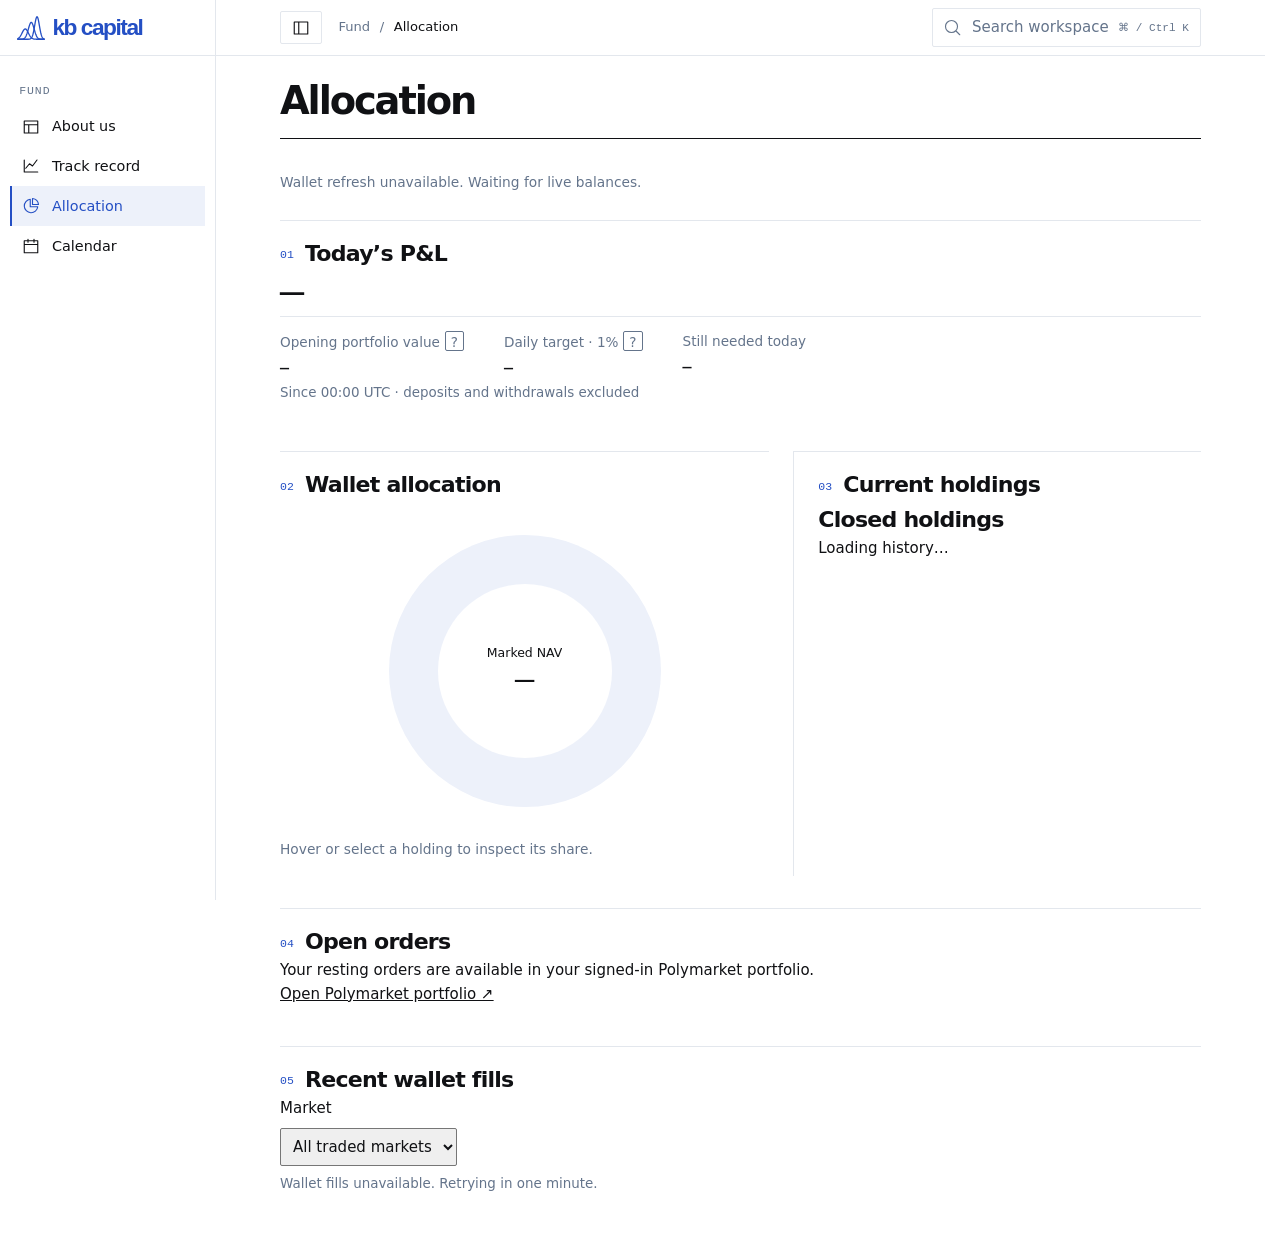
==== commit cf6d436f: "Serve the shared workspace publicly on GitHub Pages" ====
--- a/allocation/index.html
+++ b/allocation/index.html
@@ -1,42 +1,28 @@
-<!doctype html>
-<html lang="en">
-<head>
-  <meta charset="utf-8">
-  <meta name="viewport" content="width=device-width, initial-scale=1, viewport-fit=cover">
-  <title>KB Capital | Allocation</title>
-  <meta name="description" content="KB Capital wallet allocation, holdings and recent fills.">
-  <meta http-equiv="Content-Security-Policy" content="default-src 'none'; script-src 'self'; style-src 'self' https://fonts.googleapis.com; font-src https://fonts.gstatic.com; img-src 'self' data:; connect-src 'self' https://data-api.polymarket.com https://clob.polymarket.com https://polygon.drpc.org https://1rpc.io https://polygon-bor-rpc.publicnode.com; base-uri 'none'; form-action 'none'">
-  <meta name="referrer" content="no-referrer">
-  <meta name="color-scheme" content="light">
-  <meta name="theme-color" content="#FFFFFF">
-  <link rel="canonical" href="https://kbcap.fund/allocation/">
-  <link rel="icon" type="image/svg+xml" href="/gaussian.svg">
-  <link rel="preconnect" href="https://fonts.googleapis.com">
-  <link rel="preconnect" href="https://fonts.gstatic.com" crossorigin>
-  <link href="https://fonts.googleapis.com/css2?family=IBM+Plex+Mono:wght@400;500;600&amp;family=Inter:wght@400;500;600;700&amp;display=swap" rel="stylesheet">
-  <link rel="stylesheet" href="/style.css?v=15">
-  <link rel="stylesheet" href="/allocation/style.css?v=5">
-  <link rel="stylesheet" href="/paper.css?v=6">
-  <link rel="stylesheet" href="/brand.css">
-  <script src="/gaussian.js" defer></script>
-  <script src="/brand.js" defer></script>
-  <script src="/terminal.js?v=1" defer></script>
-</head>
-<body class="record">
-  <a class="skip" href="#main-content">Skip to content</a>
-  <header class="mast"><div class="mast-inner"><a class="wordmark" href="/"><kb-gaussian compact aria-hidden="true"><img src="/gaussian.svg" width="32" height="32" alt=""></kb-gaussian>kb capital</a>
-    <button type="button" class="menu" aria-controls="primary-nav" aria-expanded="false" hidden>Menu</button>
-    <nav id="primary-nav" aria-label="Primary navigation">
-        <a href="/">About us</a>
-        <a href="/predictions/">Track record</a>
-        <a href="/allocation/" aria-current="page">Allocation</a>
-        <a href="/calendar/">Calendar</a>
-      </nav>
-  </div></header>
-  <main id="main-content" class="wrap">
-    <div class="section-heading"><h1>Allocation</h1></div>
-    <p id="status" role="status">Reading wallet balances…</p>
-    <section class="panel daily-head"><h2>Today’s P&amp;L</h2>
+
+<!doctype html><html lang="en"><head>
+<meta charset="utf-8"><meta name="viewport" content="width=device-width, initial-scale=1">
+<meta name="referrer" content="no-referrer">
+<meta http-equiv="Content-Security-Policy" content="default-src 'none'; script-src 'self'; style-src 'self' https://fonts.googleapis.com; font-src https://fonts.gstatic.com; img-src 'self' data: https://polymarket-upload.s3.us-east-2.amazonaws.com; connect-src 'self' https://gamma-api.polymarket.com https://data-api.polymarket.com https://clob.polymarket.com https://polygon.drpc.org https://1rpc.io https://polygon-bor-rpc.publicnode.com; base-uri 'none'; form-action 'none'">
+<title>Allocation · KB Capital</title><link rel="icon" href="/gaussian.svg">
+<link rel="stylesheet" href="https://fonts.googleapis.com/css2?family=IBM+Plex+Mono:wght@400;500;600&amp;family=Inter:wght@400;500;600;700&amp;display=swap">
+<link rel="stylesheet" href="/style.css"><link rel="stylesheet" href="/allocation/style.css"><link rel="stylesheet" href="/paper.css">
+<link rel="stylesheet" href="/brand.css"><link rel="stylesheet" href="/workspace.css">
+<script defer src="/brand.js"></script><script defer src="/terminal.js"></script>
+<script defer src="/wallet-api.js"></script><script defer src="/allocation/vendor/chart.umd.js"></script><script defer src="/allocation/vendor/datalabels.js"></script><script defer src="/allocation/view.js"></script>
+</head><body class="record workspace">
+<a class="skip" href="#main-content">Skip to content</a>
+<aside id="sidebar"><a class="wordmark" href="/" aria-label="KB Capital"><img width="30" height="30" src="/gaussian.svg" alt=""><span>kb capital</span></a>
+<nav aria-label="Workspace pages"><h2>Fund</h2><a data-category="Fund" href="/" title="About us" aria-label="About us" ><svg aria-hidden="true" width="18" height="18" viewBox="0 0 24 24" fill="none" stroke="currentColor" stroke-width="1.5" stroke-linecap="round" stroke-linejoin="round"><path d="M3 4h18v16H3z M3 9h18 M9 9v11"/></svg><span>About us</span></a><a data-category="Fund" href="/predictions/" title="Track record" aria-label="Track record" ><svg aria-hidden="true" width="18" height="18" viewBox="0 0 24 24" fill="none" stroke="currentColor" stroke-width="1.5" stroke-linecap="round" stroke-linejoin="round"><path d="M3 4v16h18 M5 15l5-6 4 3 6-8"/></svg><span>Track record</span></a><a data-category="Fund" href="/allocation/" title="Allocation" aria-label="Allocation" aria-current="page"><svg aria-hidden="true" width="18" height="18" viewBox="0 0 24 24" fill="none" stroke="currentColor" stroke-width="1.5" stroke-linecap="round" stroke-linejoin="round"><path d="M11 3a9 9 0 1 0 10 10H11z M14 2v8h8a9 9 0 0 0-8-8"/></svg><span>Allocation</span></a><a data-category="Fund" href="/calendar/" title="Calendar" aria-label="Calendar" ><svg aria-hidden="true" width="18" height="18" viewBox="0 0 24 24" fill="none" stroke="currentColor" stroke-width="1.5" stroke-linecap="round" stroke-linejoin="round"><path d="M3 5h18v16H3z M3 10h18 M8 3v4 M16 3v4"/></svg><span>Calendar</span></a></nav>
+</aside>
+<div class="work-area"><div class="workspace-bar">
+<button class="icon-control" id="toggle-sidebar" aria-label="Toggle sidebar" aria-controls="sidebar" aria-expanded="true"><svg aria-hidden="true" width="18" height="18" viewBox="0 0 24 24" fill="none" stroke="currentColor" stroke-width="1.5" stroke-linecap="round" stroke-linejoin="round"><path d="M3 4h18v16H3z M9 4v16"/></svg></button>
+<nav class="breadcrumbs" aria-label="Breadcrumb"><span>Fund</span><span aria-hidden="true"> / </span><strong aria-current="page">Allocation</strong></nav>
+<button id="open-search" class="search-control" aria-label="Search workspace"><svg aria-hidden="true" width="18" height="18" viewBox="0 0 24 24" fill="none" stroke="currentColor" stroke-width="1.5" stroke-linecap="round" stroke-linejoin="round"><path d="M16 16l5 5 M18 10a8 8 0 1 1-16 0 8 8 0 0 1 16 0"/></svg><span>Search workspace</span><kbd>⌘ / Ctrl K</kbd></button></div>
+<main id="main-content" class="workspace-grid" tabindex="-1"><header class="page-header"><h1>Allocation</h1></header>
+
+
+    <p class="ui-state" role="status" id="status">Reading wallet balances…</p>
+    <section class="panel daily-head"><h2 class="section-title">Today’s P&L</h2>
       <strong id="daily-money">—</strong> <span id="daily-return"></span>
       <dl class="daily-targets">
         <div><dt>Opening portfolio value<span class="metric-help"><button type="button" aria-expanded="false" aria-label="Explain Opening portfolio value" data-help="Cash plus marked holdings at the start of the UTC day, before today’s gains and transfers.">?</button></span></dt><dd id="target-base">—</dd></div>
@@ -46,27 +32,23 @@
       <p class="meta" id="daily-date">Since 00:00 UTC · deposits and withdrawals excluded</p>
     </section>
     <div class="allocation-grid">
-      <section class="panel"><h2>Wallet allocation</h2>
+      <section class="panel"><h2 class="section-title">Wallet allocation</h2>
         <div id="ring"><canvas id="donut" aria-hidden="true"></canvas><div class="ring-center"><small id="ring-label">Marked NAV</small><strong id="nav">—</strong></div></div>
         <p class="chart-help">Hover or select a holding to inspect its share.</p><div id="legend" aria-label="Wallet allocation breakdown"></div>
       </section>
-      <section class="panel"><h2>Current holdings</h2><div id="holdings"></div>
+      <section class="panel"><h2 class="section-title">Current holdings</h2><div id="holdings"></div>
         <h2 class="history-heading">Closed holdings</h2><p id="history-status" role="status">Loading history…</p><div id="history"></div></section>
     </div>
-    <section class="panel"><h2>Open orders</h2>
+    <section class="panel"><h2 class="section-title">Open orders</h2>
       <p>Your resting orders are available in your signed-in Polymarket portfolio.</p>
       <a href="https://polymarket.com/portfolio" target="_blank" rel="noopener noreferrer">Open Polymarket portfolio ↗</a>
     </section>
-    <section class="panel fills-panel"><h2>Recent wallet fills</h2>
+    <section class="panel fills-panel"><h2 class="section-title">Recent wallet fills</h2>
       <label for="fill-market">Market</label>
       <select id="fill-market"><option value="">All traded markets</option></select>
       <p id="fills-status" class="meta" role="status">Reading fills…</p>
       <div id="fills"></div>
     </section>
-  </main>
-  <script src="/wallet-api.js" defer></script>
-  <script src="/allocation/vendor/chart.umd.js" defer></script>
-  <script src="/allocation/vendor/datalabels.js" defer></script>
-  <script src="/allocation/view.js?v=8" defer></script>
-</body>
-</html>
+  </main></div>
+<dialog id="workspace-search" aria-labelledby="search-label"><header><label id="search-label" for="workspace-query">Search workspace</label><button type="button" class="ui-button" id="close-search">Close</button></header><input type="search" id="workspace-query" placeholder="Search pages" autocomplete="off"><div id="search-results" aria-live="polite"></div></dialog>
+</body></html>
--- a/brand.css
+++ b/brand.css
@@ -1,29 +1,3 @@
-:root, body.record {
-  color-scheme: light;
-  --accent: #244FC4;
-  --text: #101114;
-  --muted: #64748B;
-  --surface: #EDF1FA;
-  --bg: #FFFFFF;
-  --green: #11643e;
-  --red: #a02731;
-  --border: #E3E7ED;
-  --body: var(--text);
-  --panel: var(--bg);
-  --blue: var(--accent);
-  --blue-hover: var(--accent);
-  --text-2: var(--muted);
-  --soft: var(--surface);
-  --hover: var(--surface);
-  --seg: var(--surface);
-  --sans: Inter, system-ui, sans-serif;
-  --mono: "IBM Plex Mono", ui-monospace, monospace;
-  --report-width: 1280px;
-  --report-gutter: clamp(1.25rem, 5vw, 4rem);
-  --r: 4px;
-  --space: 1rem;
-  --transition: 160ms ease;
-}
 html {scrollbar-gutter:stable;font-size:100%;scroll-padding-top:6rem}
 body {font:400 1rem/1.6 var(--sans);background:var(--bg);color:var(--text)}
 .wrap,.mast-inner,.foot {width:100%;max-width:var(--report-width);margin-inline:auto;padding-inline:var(--report-gutter)}
--- a/workspace.css
+++ b/workspace.css
@@ -0,0 +1,86 @@
+:root, body.record {
+  color-scheme: light;
+  --accent: #244FC4;
+  --text: #101114;
+  --muted: #64748B;
+  --surface: #EDF1FA;
+  --bg: #FFFFFF;
+  --green: #11643e;
+  --red: #a02731;
+  --border: #E3E7ED;
+  --body: var(--text);
+  --panel: var(--bg);
+  --blue: var(--accent);
+  --blue-hover: var(--accent);
+  --text-2: var(--muted);
+  --soft: var(--surface);
+  --hover: var(--surface);
+  --seg: var(--surface);
+  --sans: Inter, system-ui, sans-serif;
+  --mono: "IBM Plex Mono", ui-monospace, monospace;
+  --report-width: 1280px;
+  --report-gutter: clamp(1.25rem, 5vw, 4rem);
+  --r: 2px;
+  --space: 1rem;
+  --transition: 160ms ease;
+}
+:root {--sidebar-width:216px;--rail-width:64px;--bar-height:56px;--mobile:0;--space-1:.25rem;--space-2:.5rem;--space-3:.75rem;--space-4:1rem;--space-6:1.5rem;--space-8:2rem;--line:1px solid var(--border);--r:2px}
+/* Shared shell geometry. The JS controller reads --mobile from this stylesheet. */
+
+.workspace {margin:0;display:block;min-height:100vh;font:400 .9375rem/1.55 var(--sans);counter-reset:section}
+.workspace *, .workspace *::before,.workspace *::after {box-sizing:border-box}
+.workspace.rail {--sidebar-width:var(--rail-width)}
+#sidebar {position:fixed;inset:0 auto 0 0;width:var(--sidebar-width);background:var(--bg);border-right:var(--line);z-index:21;overflow:auto}
+#sidebar .wordmark {height:var(--bar-height);width:100%;padding-inline:1rem;border-bottom:var(--line);align-items:center}
+#sidebar nav {padding:1.75rem .6rem}
+#sidebar h2 {font:500 .72rem var(--mono);text-transform:uppercase;letter-spacing:.08em;color:var(--muted);margin:0 .6rem .6rem}
+#sidebar nav a {display:flex;align-items:center;gap:.75rem;padding:.55rem .65rem;border-left:2px solid transparent;text-decoration:none;color:var(--text);font-size:.9rem}
+#sidebar nav a:hover,.search-control:hover,.ui-button:hover {background:var(--surface)}
+#sidebar nav a[aria-current] {color:var(--accent);border-color:var(--accent);background:var(--surface)}
+.rail #sidebar span,.rail #sidebar h2 {display:none}
+.work-area {margin-left:var(--sidebar-width);min-width:0}
+.workspace-bar {position:sticky;top:0;z-index:20;height:var(--bar-height);display:flex;align-items:center;gap:1rem;padding:0 var(--report-gutter);background:var(--bg);border-bottom:var(--line)}
+.workspace button,.workspace select,.workspace input {font-family:var(--sans);border-radius:var(--r)}
+.icon-control,.search-control,.ui-button {display:inline-flex;align-items:center;justify-content:center;gap:.6rem;background:white;color:var(--text);border:var(--line);padding:.4rem .7rem;cursor:pointer}
+.search-control {margin-left:auto;color:var(--muted)}
+.breadcrumbs {display:flex;gap:.6rem;color:var(--muted);font-size:.82rem}
+.breadcrumbs strong {font-weight:500;color:var(--text)}
+kbd {font:.69rem var(--mono);color:var(--muted)}
+.workspace-grid {width:100%;max-width:var(--report-width);padding:1.5rem var(--report-gutter) 3rem;margin:auto;min-width:0}
+.page-header {display:flex;align-items:center;justify-content:space-between;gap:1rem;border-bottom:1px solid var(--text);padding:0 0 1rem;margin:0 0 1.4rem}
+.page-header h1 {font:600 clamp(1.85rem,3vw,2.8rem)/1.1 var(--sans);letter-spacing:-.055em;margin:0}
+.workspace .section-title::before {counter-increment:section;content:counter(section,decimal-leading-zero);display:inline-block;color:var(--accent);font:500 .72rem var(--mono);vertical-align:middle;margin-right:.7rem;letter-spacing:0}
+.workspace .section-title {font-weight:600}
+.workspace .panel,.workspace .toolbar,.workspace .figs,.workspace .exchange-band dl {background:white;border:0;border-radius:0;box-shadow:none}
+.workspace .panel {border-top:var(--line);padding:1rem 0}
+.workspace .top-grid,.workspace .allocation-grid {gap:1.5rem}
+.workspace .metric-grid {display:grid;grid-template-columns:repeat(auto-fit,minmax(7rem,1fr));gap:1rem;border-block:var(--line);padding-block:1rem}
+.metric-grid dt {font-size:.78rem;color:var(--muted)}.metric-grid dd {margin:0;font:500 1.2rem var(--mono)}
+.workspace .top-grid>.panel+.panel,.workspace .allocation-grid>.panel+.panel {border-left:var(--line);padding-left:1.5rem}
+.workspace .workspace-grid .wrap {padding-inline:0}
+.workspace .figures {background:white;border-top:var(--line)}
+.workspace .hero {padding:1rem 0 2rem}
+.workspace .hero #h-hero {font:600 clamp(1.8rem,4vw,3rem)/1.15 var(--sans);letter-spacing:-.055em;margin:.8rem 0}
+.workspace .plot {background:none}
+.workspace .plot::before,.workspace .plot::after {display:none}
+.workspace .hero kb-gaussian {max-width:26rem}
+.workspace .pill,.workspace .day,.workspace .thumb {border-radius:var(--r)}
+.workspace .cal-tip,.workspace .detail {box-shadow:none}
+.workspace .ui-state {padding:.65rem 0;color:var(--muted)}
+.workspace .ui-state.error {color:var(--red)}
+#workspace-search {width:min(32rem,90vw);border:1px solid var(--text);padding:1.25rem;color:var(--text)}
+#workspace-search::backdrop {background:rgb(16 17 20 / .2)}
+#workspace-search header {display:flex;align-items:center;justify-content:space-between;margin-bottom:1rem;font-weight:600}
+#workspace-query {width:100%;border:var(--line);padding:.7rem;font:inherit}
+#search-results a {display:block;padding:.65rem 0;border-bottom:var(--line);color:var(--text)}
+.workspace .foot,.workspace .site-footer {padding-inline:var(--report-gutter)}
+@media(max-width:800px){
+ .workspace {--mobile:1}
+ #sidebar {display:none;top:var(--bar-height);bottom:0}
+ .nav-open #sidebar {display:block}
+ .work-area {margin-left:0}
+ .workspace-bar {gap:.65rem}
+ .search-control span,.search-control kbd {display:none}
+ .workspace .top-grid,.workspace .allocation-grid {grid-template-columns:1fr}
+ .workspace .top-grid>.panel+.panel,.workspace .allocation-grid>.panel+.panel {border-left:0;padding-left:0}
+}
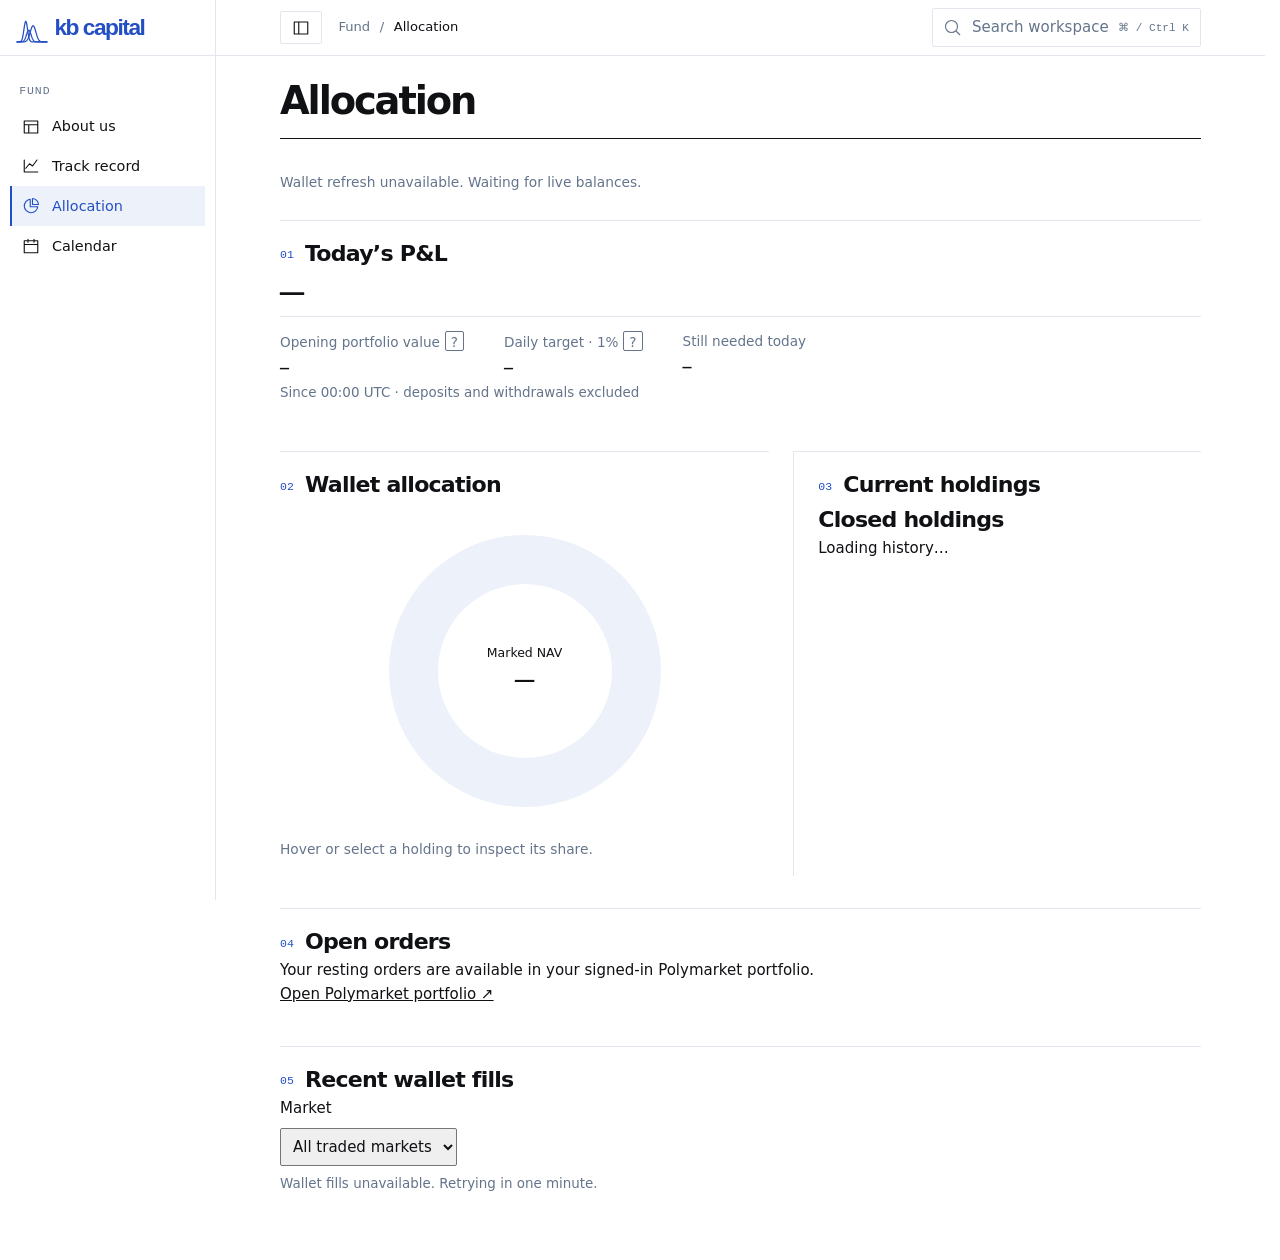
==== commit 778a8689: "Animate the Gaussian sidebar mark across the workspace" ====
--- a/allocation/index.html
+++ b/allocation/index.html
@@ -7,11 +7,11 @@
 <link rel="stylesheet" href="https://fonts.googleapis.com/css2?family=IBM+Plex+Mono:wght@400;500;600&amp;family=Inter:wght@400;500;600;700&amp;display=swap">
 <link rel="stylesheet" href="/style.css"><link rel="stylesheet" href="/allocation/style.css"><link rel="stylesheet" href="/paper.css">
 <link rel="stylesheet" href="/brand.css"><link rel="stylesheet" href="/workspace.css">
-<script defer src="/brand.js"></script><script defer src="/terminal.js"></script>
+<script defer src="/gaussian.js"></script><script defer src="/brand.js"></script><script defer src="/terminal.js"></script>
 <script defer src="/wallet-api.js"></script><script defer src="/allocation/vendor/chart.umd.js"></script><script defer src="/allocation/vendor/datalabels.js"></script><script defer src="/allocation/view.js"></script>
 </head><body class="record workspace">
 <a class="skip" href="#main-content">Skip to content</a>
-<aside id="sidebar"><a class="wordmark" href="/" aria-label="KB Capital"><img width="30" height="30" src="/gaussian.svg" alt=""><span>kb capital</span></a>
+<aside id="sidebar"><a class="wordmark" href="/" aria-label="KB Capital"><kb-gaussian compact aria-hidden="true"><img width="32" height="32" src="/gaussian.svg" alt=""></kb-gaussian><span>kb capital</span></a>
 <nav aria-label="Workspace pages"><h2>Fund</h2><a data-category="Fund" href="/" title="About us" aria-label="About us" ><svg aria-hidden="true" width="18" height="18" viewBox="0 0 24 24" fill="none" stroke="currentColor" stroke-width="1.5" stroke-linecap="round" stroke-linejoin="round"><path d="M3 4h18v16H3z M3 9h18 M9 9v11"/></svg><span>About us</span></a><a data-category="Fund" href="/predictions/" title="Track record" aria-label="Track record" ><svg aria-hidden="true" width="18" height="18" viewBox="0 0 24 24" fill="none" stroke="currentColor" stroke-width="1.5" stroke-linecap="round" stroke-linejoin="round"><path d="M3 4v16h18 M5 15l5-6 4 3 6-8"/></svg><span>Track record</span></a><a data-category="Fund" href="/allocation/" title="Allocation" aria-label="Allocation" aria-current="page"><svg aria-hidden="true" width="18" height="18" viewBox="0 0 24 24" fill="none" stroke="currentColor" stroke-width="1.5" stroke-linecap="round" stroke-linejoin="round"><path d="M11 3a9 9 0 1 0 10 10H11z M14 2v8h8a9 9 0 0 0-8-8"/></svg><span>Allocation</span></a><a data-category="Fund" href="/calendar/" title="Calendar" aria-label="Calendar" ><svg aria-hidden="true" width="18" height="18" viewBox="0 0 24 24" fill="none" stroke="currentColor" stroke-width="1.5" stroke-linecap="round" stroke-linejoin="round"><path d="M3 5h18v16H3z M3 10h18 M8 3v4 M16 3v4"/></svg><span>Calendar</span></a></nav>
 </aside>
 <div class="work-area"><div class="workspace-bar">
